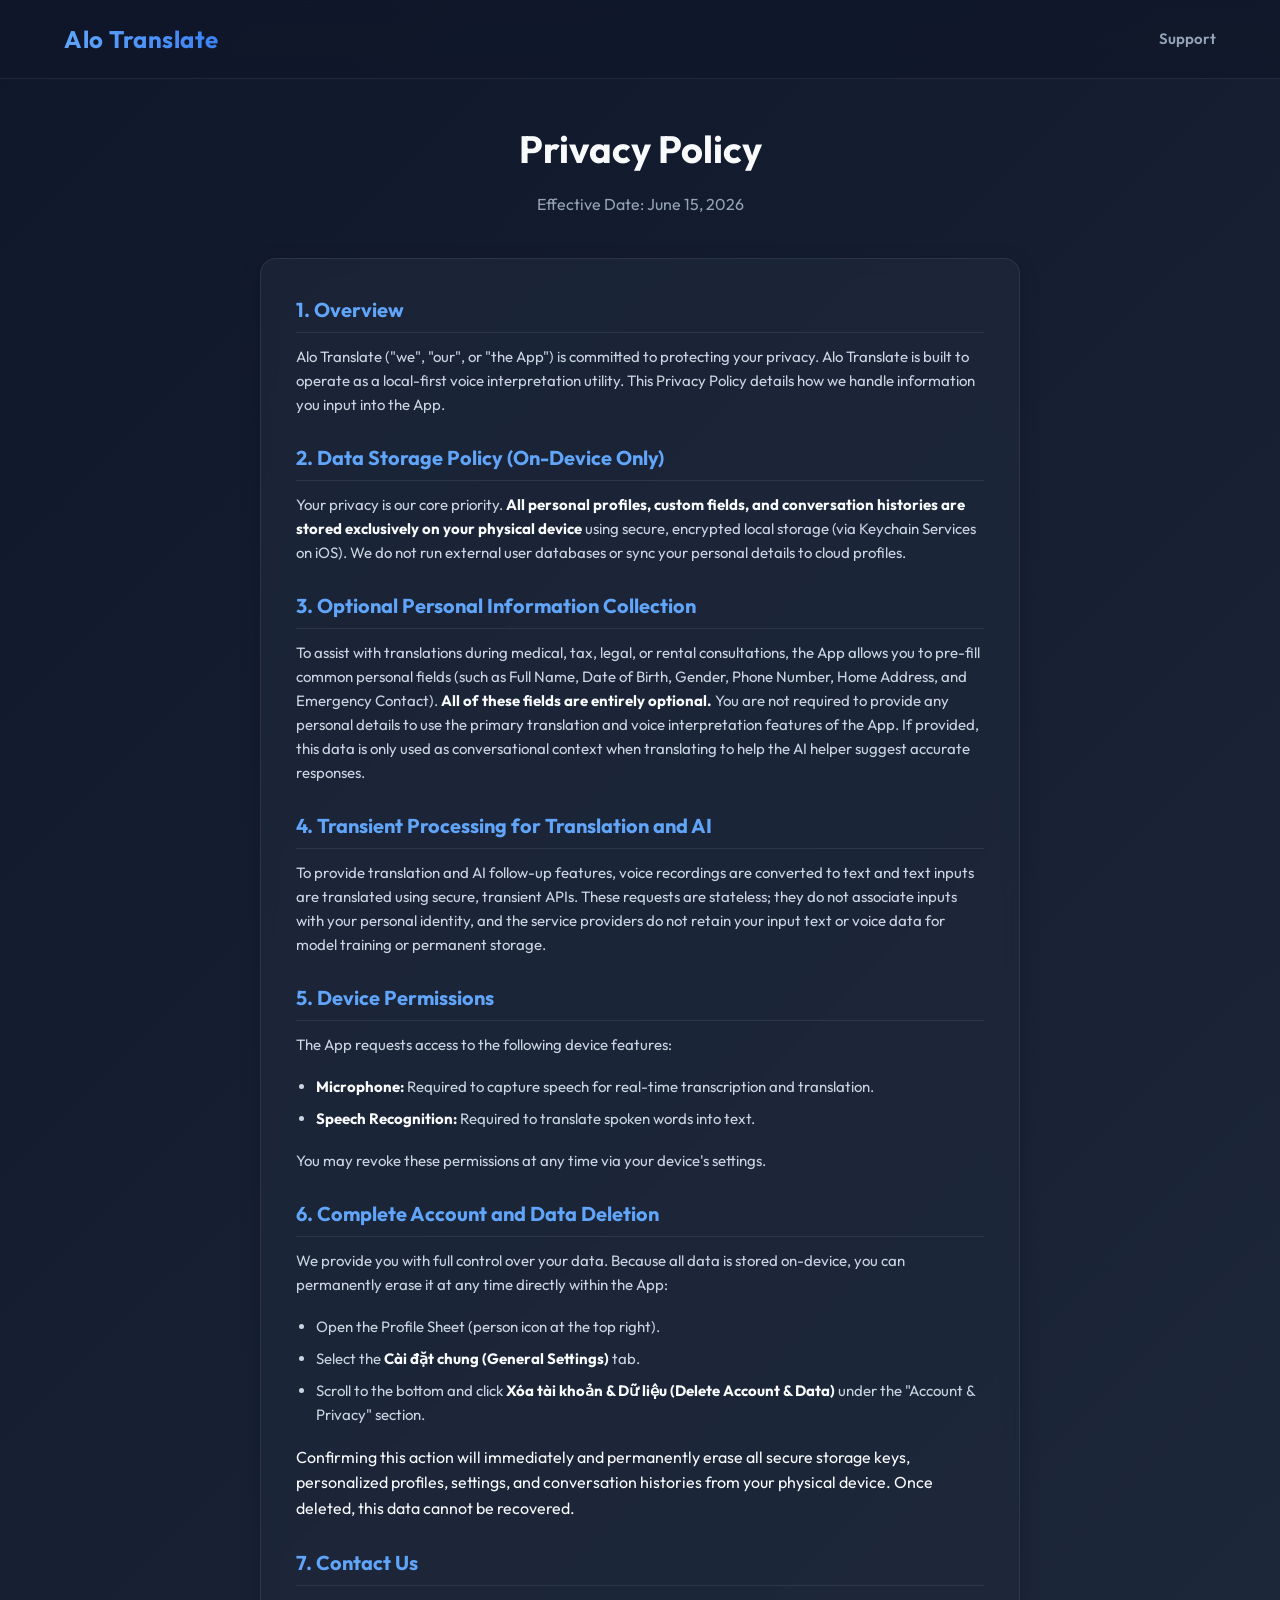
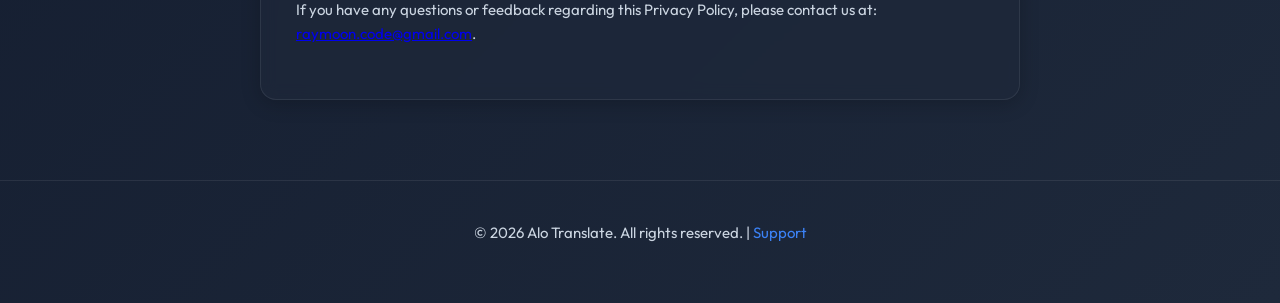
==== privacy.html @ 66d3f0df "docs: add support FAQs and privacy policy for Alo Translate app review" ====
<!DOCTYPE html>
<html lang="en">
<head>
  <meta charset="utf-8">
  <meta name="viewport" content="width=device-width, initial-scale=1.0">
  <title>Alo Translate - Privacy Policy</title>
  <link rel="preconnect" href="https://fonts.googleapis.com">
  <link rel="preconnect" href="https://fonts.gstatic.com" crossorigin>
  <link href="https://fonts.googleapis.com/css2?family=Outfit:wght@300;400;600;700&display=swap" rel="stylesheet">
  <style>
    :root {
      --bg-gradient: linear-gradient(135deg, #0f172a 0%, #1e293b 100%);
      --card-bg: rgba(30, 41, 59, 0.7);
      --card-border: rgba(255, 255, 255, 0.08);
      --text-main: #f8fafc;
      --text-muted: #94a3b8;
      --primary: #3b82f6;
      --primary-hover: #2563eb;
    }
    * {
      box-sizing: border-box;
      margin: 0;
      padding: 0;
    }
    body {
      background: var(--bg-gradient);
      color: var(--text-main);
      font-family: 'Outfit', sans-serif;
      min-height: 100vh;
      line-height: 1.6;
    }
    header {
      background: rgba(15, 23, 42, 0.8);
      backdrop-filter: blur(12px);
      border-bottom: 1px solid var(--card-border);
      padding: 20px 5vw;
      position: sticky;
      top: 0;
      z-index: 10;
      display: flex;
      justify-content: space-between;
      align-items: center;
    }
    .logo-container {
      display: flex;
      align-items: center;
      gap: 12px;
    }
    .logo-text {
      font-size: 24px;
      font-weight: 700;
      letter-spacing: 0.5px;
      background: linear-gradient(to right, #60a5fa, #3b82f6);
      -webkit-background-clip: text;
      -webkit-text-fill-color: transparent;
    }
    nav a {
      color: var(--text-muted);
      text-decoration: none;
      font-weight: 600;
      font-size: 15px;
      transition: color 0.2s;
      margin-left: 20px;
    }
    nav a:hover {
      color: var(--text-main);
    }
    main {
      max-width: 800px;
      margin: 40px auto 80px;
      padding: 0 20px;
    }
    .hero {
      text-align: center;
      margin-bottom: 40px;
    }
    .hero h1 {
      font-size: 38px;
      font-weight: 700;
      margin-bottom: 12px;
    }
    .hero p {
      font-size: 16px;
      color: var(--text-muted);
    }
    .card {
      background: var(--card-bg);
      border: 1px solid var(--card-border);
      border-radius: 16px;
      padding: 35px;
      margin-bottom: 30px;
      backdrop-filter: blur(8px);
      box-shadow: 0 4px 20px rgba(0, 0, 0, 0.2);
    }
    h2 {
      font-size: 20px;
      margin-top: 25px;
      margin-bottom: 12px;
      color: #60a5fa;
      border-bottom: 1px solid var(--card-border);
      padding-bottom: 6px;
    }
    h2:first-of-type {
      margin-top: 0;
    }
    p, ul {
      margin-bottom: 18px;
      font-size: 15px;
      color: #cbd5e1;
    }
    ul {
      padding-left: 20px;
    }
    li {
      margin-bottom: 8px;
    }
    strong {
      color: var(--text-main);
    }
    footer {
      text-align: center;
      padding: 40px 20px;
      color: var(--text-muted);
      font-size: 14px;
      border-top: 1px solid var(--card-border);
    }
    footer a {
      color: var(--primary);
      text-decoration: none;
    }
    footer a:hover {
      text-decoration: underline;
    }
  </style>
</head>
<body>
  <header>
    <div class="logo-container">
      <span class="logo-text">Alo Translate</span>
    </div>
    <nav>
      <a href="support.html">Support</a>
    </nav>
  </header>

  <main>
    <section class="hero">
      <h1>Privacy Policy</h1>
      <p>Effective Date: June 15, 2026</p>
    </section>

    <section class="card">
      <h2>1. Overview</h2>
      <p>Alo Translate ("we", "our", or "the App") is committed to protecting your privacy. Alo Translate is built to operate as a local-first voice interpretation utility. This Privacy Policy details how we handle information you input into the App.</p>

      <h2>2. Data Storage Policy (On-Device Only)</h2>
      <p>Your privacy is our core priority. <strong>All personal profiles, custom fields, and conversation histories are stored exclusively on your physical device</strong> using secure, encrypted local storage (via Keychain Services on iOS). We do not run external user databases or sync your personal details to cloud profiles.</p>

      <h2>3. Optional Personal Information Collection</h2>
      <p>To assist with translations during medical, tax, legal, or rental consultations, the App allows you to pre-fill common personal fields (such as Full Name, Date of Birth, Gender, Phone Number, Home Address, and Emergency Contact). <strong>All of these fields are entirely optional.</strong> You are not required to provide any personal details to use the primary translation and voice interpretation features of the App. If provided, this data is only used as conversational context when translating to help the AI helper suggest accurate responses.</p>

      <h2>4. Transient Processing for Translation and AI</h2>
      <p>To provide translation and AI follow-up features, voice recordings are converted to text and text inputs are translated using secure, transient APIs. These requests are stateless; they do not associate inputs with your personal identity, and the service providers do not retain your input text or voice data for model training or permanent storage.</p>

      <h2>5. Device Permissions</h2>
      <p>The App requests access to the following device features:</p>
      <ul>
        <li><strong>Microphone:</strong> Required to capture speech for real-time transcription and translation.</li>
        <li><strong>Speech Recognition:</strong> Required to translate spoken words into text.</li>
      </ul>
      <p>You may revoke these permissions at any time via your device's settings.</p>

      <h2>6. Complete Account and Data Deletion</h2>
      <p>We provide you with full control over your data. Because all data is stored on-device, you can permanently erase it at any time directly within the App:
      <ul>
        <li>Open the Profile Sheet (person icon at the top right).</li>
        <li>Select the <strong>Cài đặt chung (General Settings)</strong> tab.</li>
        <li>Scroll to the bottom and click <strong>Xóa tài khoản & Dữ liệu (Delete Account & Data)</strong> under the "Account & Privacy" section.</li>
      </ul>
      Confirming this action will immediately and permanently erase all secure storage keys, personalized profiles, settings, and conversation histories from your physical device. Once deleted, this data cannot be recovered.</p>

      <h2>7. Contact Us</h2>
      <p>If you have any questions or feedback regarding this Privacy Policy, please contact us at: <a href="mailto:raymoon.code@gmail.com">raymoon.code@gmail.com</a>.</p>
    </section>
  </main>

  <footer>
    <p>&copy; 2026 Alo Translate. All rights reserved. | <a href="support.html">Support</a></p>
  </footer>
</body>
</html>
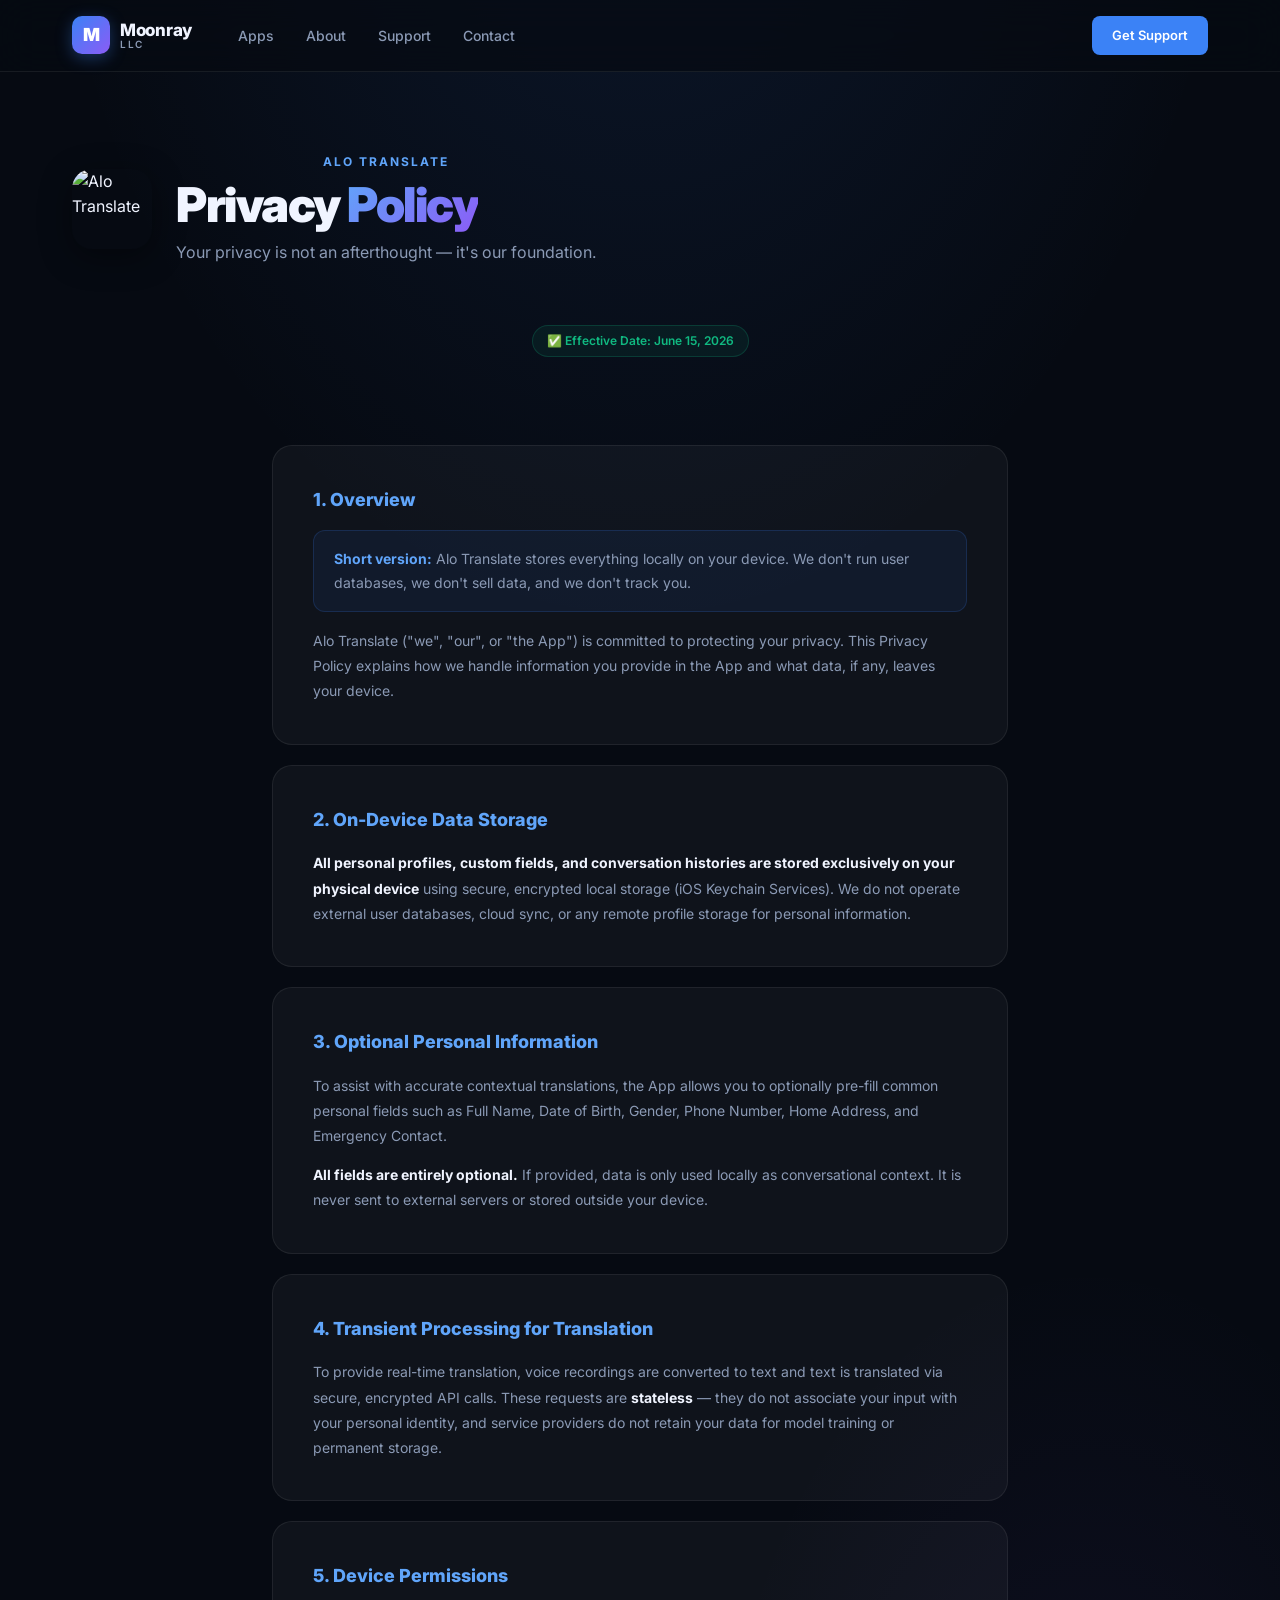
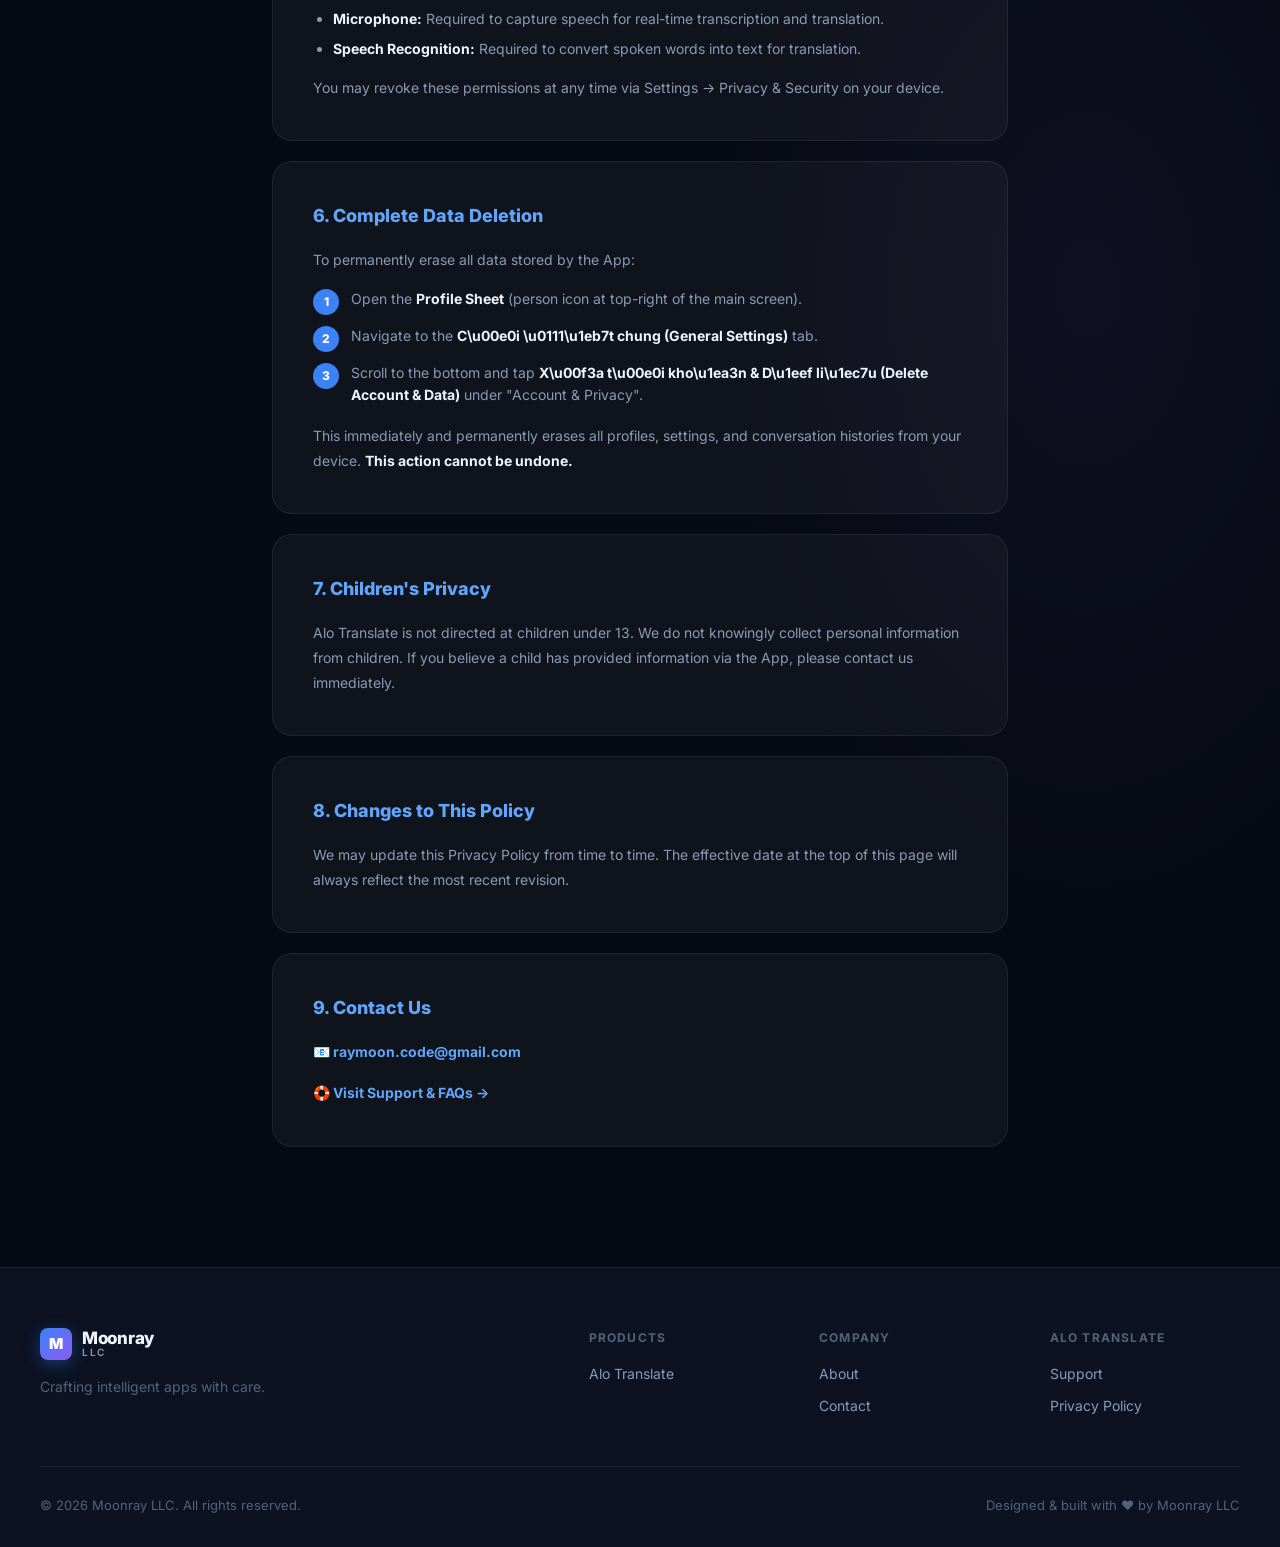
==== commit ec82dab9: "support.html + privacy.html: Premium redesign with accordion FAQs, numbered policy cards, consistent" ====
--- a/privacy.html
+++ b/privacy.html
@@ -1,191 +1,147 @@
 <!DOCTYPE html>
 <html lang="en">
 <head>
-  <meta charset="utf-8">
+  <meta charset="UTF-8">
   <meta name="viewport" content="width=device-width, initial-scale=1.0">
-  <title>Alo Translate - Privacy Policy</title>
+  <title>Alo Translate — Privacy Policy | Moonray LLC</title>
+  <meta name="description" content="Alo Translate Privacy Policy. Learn how we protect your data with an on-device-first approach.">
   <link rel="preconnect" href="https://fonts.googleapis.com">
   <link rel="preconnect" href="https://fonts.gstatic.com" crossorigin>
-  <link href="https://fonts.googleapis.com/css2?family=Outfit:wght@300;400;600;700&display=swap" rel="stylesheet">
+  <link href="https://fonts.googleapis.com/css2?family=Inter:wght@300;400;500;600;700;800;900&display=swap" rel="stylesheet">
+  <link rel="stylesheet" href="style.css">
   <style>
-    :root {
-      --bg-gradient: linear-gradient(135deg, #0f172a 0%, #1e293b 100%);
-      --card-bg: rgba(30, 41, 59, 0.7);
-      --card-border: rgba(255, 255, 255, 0.08);
-      --text-main: #f8fafc;
-      --text-muted: #94a3b8;
-      --primary: #3b82f6;
-      --primary-hover: #2563eb;
-    }
-    * {
-      box-sizing: border-box;
-      margin: 0;
-      padding: 0;
-    }
-    body {
-      background: var(--bg-gradient);
-      color: var(--text-main);
-      font-family: 'Outfit', sans-serif;
-      min-height: 100vh;
-      line-height: 1.6;
-    }
-    header {
-      background: rgba(15, 23, 42, 0.8);
-      backdrop-filter: blur(12px);
-      border-bottom: 1px solid var(--card-border);
-      padding: 20px 5vw;
-      position: sticky;
-      top: 0;
-      z-index: 10;
-      display: flex;
-      justify-content: space-between;
-      align-items: center;
-    }
-    .logo-container {
-      display: flex;
-      align-items: center;
-      gap: 12px;
-    }
-    .logo-text {
-      font-size: 24px;
-      font-weight: 700;
-      letter-spacing: 0.5px;
-      background: linear-gradient(to right, #60a5fa, #3b82f6);
-      -webkit-background-clip: text;
-      -webkit-text-fill-color: transparent;
-    }
-    nav a {
-      color: var(--text-muted);
-      text-decoration: none;
-      font-weight: 600;
-      font-size: 15px;
-      transition: color 0.2s;
-      margin-left: 20px;
-    }
-    nav a:hover {
-      color: var(--text-main);
-    }
-    main {
-      max-width: 800px;
-      margin: 40px auto 80px;
-      padding: 0 20px;
-    }
-    .hero {
-      text-align: center;
-      margin-bottom: 40px;
-    }
-    .hero h1 {
-      font-size: 38px;
-      font-weight: 700;
-      margin-bottom: 12px;
-    }
-    .hero p {
-      font-size: 16px;
-      color: var(--text-muted);
-    }
-    .card {
-      background: var(--card-bg);
-      border: 1px solid var(--card-border);
-      border-radius: 16px;
-      padding: 35px;
-      margin-bottom: 30px;
-      backdrop-filter: blur(8px);
-      box-shadow: 0 4px 20px rgba(0, 0, 0, 0.2);
-    }
-    h2 {
-      font-size: 20px;
-      margin-top: 25px;
-      margin-bottom: 12px;
-      color: #60a5fa;
-      border-bottom: 1px solid var(--card-border);
-      padding-bottom: 6px;
-    }
-    h2:first-of-type {
-      margin-top: 0;
-    }
-    p, ul {
-      margin-bottom: 18px;
-      font-size: 15px;
-      color: #cbd5e1;
-    }
-    ul {
-      padding-left: 20px;
-    }
-    li {
-      margin-bottom: 8px;
-    }
-    strong {
-      color: var(--text-main);
-    }
-    footer {
-      text-align: center;
-      padding: 40px 20px;
-      color: var(--text-muted);
-      font-size: 14px;
-      border-top: 1px solid var(--card-border);
-    }
-    footer a {
-      color: var(--primary);
-      text-decoration: none;
-    }
-    footer a:hover {
-      text-decoration: underline;
-    }
+    .page-hero { max-width:1200px; margin:0 auto; padding:80px 32px 60px; display:flex; align-items:center; gap:24px; }
+    .page-hero-icon { width:80px; height:80px; border-radius:20px; flex-shrink:0; box-shadow:0 8px 32px rgba(0,0,0,0.4); }
+    .page-hero h1 { font-size:clamp(30px,5vw,48px); font-weight:900; letter-spacing:-1.5px; line-height:1.1; }
+    .page-hero p { font-size:16px; color:var(--text-2); margin-top:8px; }
+    .page-body { max-width:800px; margin:0 auto; padding:0 32px 100px; }
+    .policy-card { background:var(--surface); border:1px solid var(--border); border-radius:20px; padding:40px; margin-bottom:20px; transition:var(--transition); }
+    .policy-card:hover { border-color:var(--border-light); }
+    .policy-card h2 { font-size:18px; font-weight:800; color:var(--blue-light); margin-bottom:16px; }
+    .policy-card p { font-size:14px; color:var(--text-2); line-height:1.8; margin-bottom:14px; }
+    .policy-card p:last-child { margin-bottom:0; }
+    .policy-card ul { padding-left:20px; margin-bottom:14px; }
+    .policy-card li { font-size:14px; color:var(--text-2); line-height:1.7; margin-bottom:6px; }
+    .policy-card strong { color:var(--text); }
+    .policy-highlight { background:rgba(59,130,246,0.07); border:1px solid rgba(59,130,246,0.18); border-radius:12px; padding:16px 20px; margin-bottom:16px; font-size:14px; color:var(--text-2); line-height:1.7; }
+    .policy-highlight strong { color:var(--blue-light); }
+    .policy-steps { display:flex; flex-direction:column; gap:10px; margin:16px 0; }
+    .policy-step { display:flex; align-items:flex-start; gap:12px; }
+    .step-num { width:26px; height:26px; background:var(--blue); border-radius:50%; display:flex; align-items:center; justify-content:center; font-size:12px; font-weight:800; color:white; flex-shrink:0; margin-top:1px; }
+    .step-text { font-size:14px; color:var(--text-2); line-height:1.6; }
+    .effective-date { display:inline-flex; align-items:center; gap:8px; background:rgba(16,185,129,0.08); border:1px solid rgba(16,185,129,0.2); color:var(--green); font-size:12px; font-weight:600; padding:5px 14px; border-radius:50px; margin-bottom:40px; }
+    @media(max-width:600px) { .page-hero { flex-direction:column; padding:50px 20px 40px; } .page-body { padding:0 20px 80px; } .policy-card { padding:24px 20px; } }
   </style>
 </head>
 <body>
-  <header>
-    <div class="logo-container">
-      <span class="logo-text">Alo Translate</span>
+  <header id="top">
+    <div class="header-inner">
+      <a href="index.html" class="brand">
+        <div class="brand-mark">M</div>
+        <div class="brand-text"><span class="brand-name">Moonray</span><span class="brand-tagline">LLC</span></div>
+      </a>
+      <nav class="main-nav">
+        <ul>
+          <li><a href="index.html#apps">Apps</a></li>
+          <li><a href="index.html#about">About</a></li>
+          <li><a href="support.html">Support</a></li>
+          <li><a href="index.html#contact">Contact</a></li>
+        </ul>
+      </nav>
+      <a href="support.html" class="nav-cta">Get Support</a>
     </div>
-    <nav>
-      <a href="support.html">Support</a>
-    </nav>
   </header>
 
-  <main>
-    <section class="hero">
-      <h1>Privacy Policy</h1>
-      <p>Effective Date: June 15, 2026</p>
-    </section>
+  <div class="page-hero">
+    <img src="logo/alo_translate_logo.png" alt="Alo Translate" class="page-hero-icon">
+    <div>
+      <div class="section-label" style="margin-bottom:8px;">Alo Translate</div>
+      <h1>Privacy <span class="gradient-text">Policy</span></h1>
+      <p>Your privacy is not an afterthought — it's our foundation.</p>
+    </div>
+  </div>
 
-    <section class="card">
+  <div class="page-body">
+    <div style="text-align:center;margin-bottom:48px;"><span class="effective-date">✅ Effective Date: June 15, 2026</span></div>
+
+    <div class="policy-card animate-on-scroll">
       <h2>1. Overview</h2>
-      <p>Alo Translate ("we", "our", or "the App") is committed to protecting your privacy. Alo Translate is built to operate as a local-first voice interpretation utility. This Privacy Policy details how we handle information you input into the App.</p>
+      <div class="policy-highlight"><strong>Short version:</strong> Alo Translate stores everything locally on your device. We don't run user databases, we don't sell data, and we don't track you.</div>
+      <p>Alo Translate ("we", "our", or "the App") is committed to protecting your privacy. This Privacy Policy explains how we handle information you provide in the App and what data, if any, leaves your device.</p>
+    </div>
 
-      <h2>2. Data Storage Policy (On-Device Only)</h2>
-      <p>Your privacy is our core priority. <strong>All personal profiles, custom fields, and conversation histories are stored exclusively on your physical device</strong> using secure, encrypted local storage (via Keychain Services on iOS). We do not run external user databases or sync your personal details to cloud profiles.</p>
+    <div class="policy-card animate-on-scroll" style="transition-delay:0.07s">
+      <h2>2. On-Device Data Storage</h2>
+      <p><strong>All personal profiles, custom fields, and conversation histories are stored exclusively on your physical device</strong> using secure, encrypted local storage (iOS Keychain Services). We do not operate external user databases, cloud sync, or any remote profile storage for personal information.</p>
+    </div>
 
-      <h2>3. Optional Personal Information Collection</h2>
-      <p>To assist with translations during medical, tax, legal, or rental consultations, the App allows you to pre-fill common personal fields (such as Full Name, Date of Birth, Gender, Phone Number, Home Address, and Emergency Contact). <strong>All of these fields are entirely optional.</strong> You are not required to provide any personal details to use the primary translation and voice interpretation features of the App. If provided, this data is only used as conversational context when translating to help the AI helper suggest accurate responses.</p>
+    <div class="policy-card animate-on-scroll" style="transition-delay:0.14s">
+      <h2>3. Optional Personal Information</h2>
+      <p>To assist with accurate contextual translations, the App allows you to optionally pre-fill common personal fields such as Full Name, Date of Birth, Gender, Phone Number, Home Address, and Emergency Contact.</p>
+      <p><strong>All fields are entirely optional.</strong> If provided, data is only used locally as conversational context. It is never sent to external servers or stored outside your device.</p>
+    </div>
 
-      <h2>4. Transient Processing for Translation and AI</h2>
-      <p>To provide translation and AI follow-up features, voice recordings are converted to text and text inputs are translated using secure, transient APIs. These requests are stateless; they do not associate inputs with your personal identity, and the service providers do not retain your input text or voice data for model training or permanent storage.</p>
+    <div class="policy-card animate-on-scroll" style="transition-delay:0.21s">
+      <h2>4. Transient Processing for Translation</h2>
+      <p>To provide real-time translation, voice recordings are converted to text and text is translated via secure, encrypted API calls. These requests are <strong>stateless</strong> — they do not associate your input with your personal identity, and service providers do not retain your data for model training or permanent storage.</p>
+    </div>
 
+    <div class="policy-card animate-on-scroll" style="transition-delay:0.28s">
       <h2>5. Device Permissions</h2>
-      <p>The App requests access to the following device features:</p>
       <ul>
         <li><strong>Microphone:</strong> Required to capture speech for real-time transcription and translation.</li>
-        <li><strong>Speech Recognition:</strong> Required to translate spoken words into text.</li>
+        <li><strong>Speech Recognition:</strong> Required to convert spoken words into text for translation.</li>
       </ul>
-      <p>You may revoke these permissions at any time via your device's settings.</p>
+      <p>You may revoke these permissions at any time via Settings → Privacy &amp; Security on your device.</p>
+    </div>
 
-      <h2>6. Complete Account and Data Deletion</h2>
-      <p>We provide you with full control over your data. Because all data is stored on-device, you can permanently erase it at any time directly within the App:
-      <ul>
-        <li>Open the Profile Sheet (person icon at the top right).</li>
-        <li>Select the <strong>Cài đặt chung (General Settings)</strong> tab.</li>
-        <li>Scroll to the bottom and click <strong>Xóa tài khoản & Dữ liệu (Delete Account & Data)</strong> under the "Account & Privacy" section.</li>
-      </ul>
-      Confirming this action will immediately and permanently erase all secure storage keys, personalized profiles, settings, and conversation histories from your physical device. Once deleted, this data cannot be recovered.</p>
+    <div class="policy-card animate-on-scroll" style="transition-delay:0.35s">
+      <h2>6. Complete Data Deletion</h2>
+      <p>To permanently erase all data stored by the App:</p>
+      <div class="policy-steps">
+        <div class="policy-step"><div class="step-num">1</div><div class="step-text">Open the <strong>Profile Sheet</strong> (person icon at top-right of the main screen).</div></div>
+        <div class="policy-step"><div class="step-num">2</div><div class="step-text">Navigate to the <strong>C\u00e0i \u0111\u1eb7t chung (General Settings)</strong> tab.</div></div>
+        <div class="policy-step"><div class="step-num">3</div><div class="step-text">Scroll to the bottom and tap <strong>X\u00f3a t\u00e0i kho\u1ea3n &amp; D\u1eef li\u1ec7u (Delete Account &amp; Data)</strong> under "Account &amp; Privacy".</div></div>
+      </div>
+      <p>This immediately and permanently erases all profiles, settings, and conversation histories from your device. <strong>This action cannot be undone.</strong></p>
+    </div>
 
-      <h2>7. Contact Us</h2>
-      <p>If you have any questions or feedback regarding this Privacy Policy, please contact us at: <a href="mailto:raymoon.code@gmail.com">raymoon.code@gmail.com</a>.</p>
-    </section>
-  </main>
+    <div class="policy-card animate-on-scroll" style="transition-delay:0.42s">
+      <h2>7. Children's Privacy</h2>
+      <p>Alo Translate is not directed at children under 13. We do not knowingly collect personal information from children. If you believe a child has provided information via the App, please contact us immediately.</p>
+    </div>
+
+    <div class="policy-card animate-on-scroll" style="transition-delay:0.49s">
+      <h2>8. Changes to This Policy</h2>
+      <p>We may update this Privacy Policy from time to time. The effective date at the top of this page will always reflect the most recent revision.</p>
+    </div>
+
+    <div class="policy-card animate-on-scroll" style="transition-delay:0.56s">
+      <h2>9. Contact Us</h2>
+      <p><a href="mailto:raymoon.code@gmail.com" style="color:var(--blue-light);font-weight:700;">📧 raymoon.code@gmail.com</a></p>
+      <p style="margin-top:16px;"><a href="support.html" style="color:var(--blue-light);font-weight:700;">🛟 Visit Support &amp; FAQs →</a></p>
+    </div>
+  </div>
 
   <footer>
-    <p>&copy; 2026 Alo Translate. All rights reserved. | <a href="support.html">Support</a></p>
+    <div class="footer-inner">
+      <div class="footer-brand">
+        <a href="index.html" class="brand"><div class="brand-mark sm">M</div><div class="brand-text"><span class="brand-name">Moonray</span><span class="brand-tagline">LLC</span></div></a>
+        <p>Crafting intelligent apps with care.</p>
+      </div>
+      <div class="footer-links">
+        <div class="footer-col"><h5>Products</h5><a href="index.html#apps">Alo Translate</a></div>
+        <div class="footer-col"><h5>Company</h5><a href="index.html#about">About</a><a href="index.html#contact">Contact</a></div>
+        <div class="footer-col"><h5>Alo Translate</h5><a href="support.html">Support</a><a href="privacy.html">Privacy Policy</a></div>
+      </div>
+    </div>
+    <div class="footer-bottom"><p>© 2026 Moonray LLC. All rights reserved.</p><p>Designed &amp; built with ❤️ by Moonray LLC</p></div>
   </footer>
+
+  <script>
+    const observer = new IntersectionObserver((e) => e.forEach(x => { if(x.isIntersecting) x.target.classList.add('visible'); }), {threshold:0.1});
+    document.querySelectorAll('.animate-on-scroll').forEach(el => observer.observe(el));
+    window.addEventListener('scroll', () => document.querySelector('header').classList.toggle('scrolled', window.scrollY > 30));
+  </script>
 </body>
-</html>
+</html>
--- a/style.css
+++ b/style.css
@@ -0,0 +1,1120 @@
+/* ============================================================
+   style.css — Moonray LLC Website
+   Premium dark theme with glassmorphism, micro-animations
+   ============================================================ */
+
+@import url('https://fonts.googleapis.com/css2?family=Inter:wght@300;400;500;600;700;800;900&display=swap');
+
+/* ---- Design Tokens ---- */
+:root {
+  --bg:            #060a12;
+  --bg-2:          #0c1222;
+  --surface:       rgba(255,255,255,0.04);
+  --surface-hover: rgba(255,255,255,0.07);
+  --border:        rgba(255,255,255,0.07);
+  --border-light:  rgba(255,255,255,0.12);
+  --text:          #f0f4ff;
+  --text-2:        #8b9ab5;
+  --text-3:        #546278;
+  --blue:          #3b82f6;
+  --blue-light:    #60a5fa;
+  --blue-dark:     #1d4ed8;
+  --blue-glow:     rgba(59,130,246,0.18);
+  --blue-glow-sm:  rgba(59,130,246,0.10);
+  --purple:        #8b5cf6;
+  --green:         #10b981;
+  --radius:        16px;
+  --radius-sm:     10px;
+  --radius-lg:     24px;
+  --shadow:        0 8px 32px rgba(0,0,0,0.4);
+  --shadow-lg:     0 24px 64px rgba(0,0,0,0.5);
+  --transition:    all 0.28s cubic-bezier(0.4, 0, 0.2, 1);
+}
+
+*, *::before, *::after {
+  box-sizing: border-box;
+  margin: 0;
+  padding: 0;
+}
+
+html {
+  scroll-behavior: smooth;
+  font-size: 16px;
+}
+
+body {
+  background-color: var(--bg);
+  background-image:
+    radial-gradient(ellipse 80% 50% at 50% -10%, rgba(59,130,246,0.12) 0%, transparent 60%),
+    radial-gradient(ellipse 60% 40% at 85% 60%, rgba(139,92,246,0.07) 0%, transparent 50%);
+  color: var(--text);
+  font-family: 'Inter', -apple-system, BlinkMacSystemFont, sans-serif;
+  line-height: 1.6;
+  overflow-x: hidden;
+  -webkit-font-smoothing: antialiased;
+}
+
+img { display: block; max-width: 100%; }
+a { text-decoration: none; color: inherit; }
+
+header {
+  position: sticky;
+  top: 0;
+  z-index: 200;
+  background: rgba(6, 10, 18, 0.7);
+  backdrop-filter: blur(20px);
+  -webkit-backdrop-filter: blur(20px);
+  border-bottom: 1px solid var(--border);
+  transition: var(--transition);
+}
+
+header.scrolled {
+  background: rgba(6, 10, 18, 0.92);
+  border-bottom-color: var(--border-light);
+  box-shadow: 0 4px 30px rgba(0,0,0,0.3);
+}
+
+.header-inner {
+  max-width: 1200px;
+  margin: 0 auto;
+  padding: 16px 32px;
+  display: flex;
+  align-items: center;
+  gap: 32px;
+}
+
+.brand {
+  display: flex;
+  align-items: center;
+  gap: 10px;
+  text-decoration: none;
+  flex-shrink: 0;
+}
+
+.brand-mark {
+  width: 38px;
+  height: 38px;
+  border-radius: 10px;
+  background: linear-gradient(135deg, var(--blue) 0%, var(--purple) 100%);
+  display: flex;
+  align-items: center;
+  justify-content: center;
+  font-weight: 900;
+  font-size: 18px;
+  color: white;
+  box-shadow: 0 4px 16px rgba(59,130,246,0.35);
+  flex-shrink: 0;
+}
+
+.brand-mark.sm {
+  width: 32px;
+  height: 32px;
+  font-size: 15px;
+  border-radius: 8px;
+}
+
+.brand-text {
+  display: flex;
+  flex-direction: column;
+  line-height: 1.1;
+}
+
+.brand-name {
+  font-size: 17px;
+  font-weight: 800;
+  color: var(--text);
+  letter-spacing: -0.3px;
+}
+
+.brand-tagline {
+  font-size: 10px;
+  font-weight: 600;
+  color: var(--text-2);
+  text-transform: uppercase;
+  letter-spacing: 1.5px;
+}
+
+.main-nav { flex: 1; }
+
+.main-nav ul {
+  display: flex;
+  list-style: none;
+  gap: 4px;
+}
+
+.main-nav a {
+  color: var(--text-2);
+  font-size: 14px;
+  font-weight: 500;
+  padding: 8px 14px;
+  border-radius: var(--radius-sm);
+  transition: var(--transition);
+}
+
+.main-nav a:hover {
+  color: var(--text);
+  background: var(--surface);
+}
+
+.nav-cta {
+  background: var(--blue);
+  color: white;
+  font-size: 13px;
+  font-weight: 600;
+  padding: 9px 20px;
+  border-radius: 8px;
+  transition: var(--transition);
+  white-space: nowrap;
+  flex-shrink: 0;
+}
+
+.nav-cta:hover {
+  background: var(--blue-light);
+  box-shadow: 0 4px 16px var(--blue-glow);
+  transform: translateY(-1px);
+}
+
+.hamburger {
+  display: none;
+  flex-direction: column;
+  gap: 5px;
+  background: none;
+  border: none;
+  cursor: pointer;
+  padding: 6px;
+  margin-left: auto;
+}
+
+.hamburger span {
+  display: block;
+  width: 22px;
+  height: 2px;
+  background: var(--text-2);
+  border-radius: 2px;
+  transition: var(--transition);
+  transform-origin: center;
+}
+
+.hamburger.open span:nth-child(1) { transform: translateY(7px) rotate(45deg); }
+.hamburger.open span:nth-child(2) { opacity: 0; transform: scaleX(0); }
+.hamburger.open span:nth-child(3) { transform: translateY(-7px) rotate(-45deg); }
+
+.mobile-menu {
+  display: none;
+  border-top: 1px solid var(--border);
+  padding: 16px 24px 24px;
+  animation: slideDown 0.25s ease;
+}
+
+.mobile-menu.open { display: block; }
+
+.mobile-menu ul {
+  list-style: none;
+  display: flex;
+  flex-direction: column;
+  gap: 4px;
+}
+
+.mobile-menu a {
+  display: block;
+  padding: 12px 16px;
+  color: var(--text-2);
+  font-size: 15px;
+  font-weight: 500;
+  border-radius: 10px;
+  transition: var(--transition);
+}
+
+.mobile-menu a:hover {
+  color: var(--text);
+  background: var(--surface);
+}
+
+.hero {
+  position: relative;
+  min-height: calc(100vh - 72px);
+  display: flex;
+  align-items: center;
+  max-width: 1200px;
+  margin: 0 auto;
+  padding: 80px 32px 100px;
+  overflow: hidden;
+  gap: 60px;
+}
+
+.hero-bg-glow {
+  position: absolute;
+  border-radius: 50%;
+  pointer-events: none;
+  filter: blur(80px);
+}
+
+.glow-1 {
+  width: 600px;
+  height: 600px;
+  background: radial-gradient(circle, rgba(59,130,246,0.15) 0%, transparent 70%);
+  top: -100px;
+  left: -100px;
+}
+
+.glow-2 {
+  width: 400px;
+  height: 400px;
+  background: radial-gradient(circle, rgba(139,92,246,0.10) 0%, transparent 70%);
+  bottom: -50px;
+  right: 100px;
+}
+
+.hero-content {
+  flex: 1;
+  max-width: 580px;
+  position: relative;
+  z-index: 1;
+}
+
+.hero-badge {
+  display: inline-flex;
+  align-items: center;
+  gap: 8px;
+  background: rgba(59,130,246,0.1);
+  border: 1px solid rgba(59,130,246,0.25);
+  color: var(--blue-light);
+  font-size: 13px;
+  font-weight: 600;
+  padding: 6px 14px;
+  border-radius: 50px;
+  margin-bottom: 28px;
+  letter-spacing: 0.3px;
+}
+
+.badge-dot {
+  width: 7px;
+  height: 7px;
+  background: var(--green);
+  border-radius: 50%;
+  box-shadow: 0 0 6px var(--green);
+  animation: pulse 2s ease-in-out infinite;
+}
+
+.hero-title {
+  font-size: clamp(40px, 6vw, 64px);
+  font-weight: 900;
+  line-height: 1.1;
+  letter-spacing: -2px;
+  margin-bottom: 24px;
+}
+
+.gradient-text {
+  background: linear-gradient(135deg, var(--blue-light) 0%, var(--purple) 100%);
+  -webkit-background-clip: text;
+  -webkit-text-fill-color: transparent;
+  background-clip: text;
+}
+
+.hero-sub {
+  font-size: 17px;
+  color: var(--text-2);
+  line-height: 1.75;
+  margin-bottom: 40px;
+  max-width: 500px;
+}
+
+.hero-actions {
+  display: flex;
+  gap: 14px;
+  flex-wrap: wrap;
+}
+
+.btn-primary {
+  display: inline-flex;
+  align-items: center;
+  gap: 8px;
+  background: var(--blue);
+  color: white;
+  font-size: 15px;
+  font-weight: 700;
+  padding: 14px 28px;
+  border-radius: 12px;
+  border: none;
+  cursor: pointer;
+  transition: var(--transition);
+  letter-spacing: -0.1px;
+  font-family: inherit;
+}
+
+.btn-primary:hover {
+  background: var(--blue-light);
+  transform: translateY(-2px);
+  box-shadow: 0 8px 24px var(--blue-glow);
+}
+
+.btn-ghost {
+  display: inline-flex;
+  align-items: center;
+  gap: 8px;
+  background: var(--surface);
+  color: var(--text-2);
+  font-size: 15px;
+  font-weight: 600;
+  padding: 14px 28px;
+  border-radius: 12px;
+  border: 1px solid var(--border-light);
+  cursor: pointer;
+  transition: var(--transition);
+  font-family: inherit;
+}
+
+.btn-ghost:hover {
+  background: var(--surface-hover);
+  color: var(--text);
+  border-color: var(--blue);
+  transform: translateY(-2px);
+}
+
+.hero-visual {
+  position: relative;
+  width: 260px;
+  height: 300px;
+  flex-shrink: 0;
+}
+
+.float-card {
+  position: absolute;
+  background: var(--surface);
+  border: 1px solid var(--border-light);
+  backdrop-filter: blur(12px);
+  border-radius: 16px;
+  padding: 14px 20px;
+  display: flex;
+  align-items: center;
+  gap: 10px;
+  box-shadow: var(--shadow);
+  white-space: nowrap;
+  animation: float 5s ease-in-out infinite;
+}
+
+.card-a { top: 10px; left: -20px; animation-delay: 0s; }
+.card-b { top: 50%; left: 30px; transform: translateY(-50%); animation-delay: 1.5s; }
+.card-c { bottom: 10px; left: -10px; animation-delay: 3s; }
+
+.fc-icon { font-size: 22px; }
+.fc-label { font-size: 13px; font-weight: 700; color: var(--text); }
+
+.section-wrapper {
+  max-width: 1200px;
+  margin: 0 auto;
+  padding: 100px 32px;
+}
+
+.alt-section {
+  background: var(--bg-2);
+  max-width: 100%;
+}
+
+.alt-section.section-wrapper {
+  max-width: 100%;
+  padding-left: 0;
+  padding-right: 0;
+}
+
+.section-label {
+  font-size: 12px;
+  font-weight: 700;
+  text-transform: uppercase;
+  letter-spacing: 2px;
+  color: var(--blue-light);
+  margin-bottom: 12px;
+}
+
+.section-title {
+  font-size: clamp(30px, 4vw, 46px);
+  font-weight: 900;
+  letter-spacing: -1.5px;
+  line-height: 1.1;
+  margin-bottom: 16px;
+}
+
+.section-title.left-align { text-align: left; }
+
+.section-sub {
+  font-size: 17px;
+  color: var(--text-2);
+  max-width: 560px;
+  margin: 0 auto 60px;
+  text-align: center;
+  line-height: 1.7;
+}
+
+.apps-grid {
+  display: grid;
+  grid-template-columns: 2fr 1fr;
+  gap: 24px;
+  margin-top: 60px;
+}
+
+.section-title, .section-label, .section-sub { text-align: center; }
+
+.app-card {
+  position: relative;
+  border-radius: var(--radius-lg);
+  overflow: hidden;
+  background: var(--surface);
+  border: 1px solid var(--border);
+  transition: var(--transition);
+}
+
+.app-card.featured {
+  border-color: rgba(59,130,246,0.25);
+}
+
+.app-card:hover {
+  border-color: rgba(59,130,246,0.4);
+  transform: translateY(-4px);
+  box-shadow: 0 16px 48px rgba(0,0,0,0.4), 0 0 0 1px rgba(59,130,246,0.15);
+}
+
+.app-card-glow {
+  position: absolute;
+  inset: 0;
+  background: radial-gradient(ellipse at top left, rgba(59,130,246,0.08) 0%, transparent 60%);
+  pointer-events: none;
+}
+
+.app-card-inner {
+  padding: 36px;
+  display: flex;
+  flex-direction: column;
+  height: 100%;
+  position: relative;
+  z-index: 1;
+}
+
+.app-meta {
+  display: flex;
+  align-items: center;
+  gap: 16px;
+  margin-bottom: 20px;
+}
+
+.app-icon {
+  width: 72px;
+  height: 72px;
+  border-radius: 18px;
+  box-shadow: 0 8px 24px rgba(0,0,0,0.4);
+  object-fit: cover;
+  flex-shrink: 0;
+}
+
+.app-info h3 {
+  font-size: 22px;
+  font-weight: 800;
+  letter-spacing: -0.5px;
+  color: var(--text);
+}
+
+.app-platform {
+  display: flex;
+  gap: 6px;
+  margin-top: 6px;
+  flex-wrap: wrap;
+}
+
+.platform-badge {
+  font-size: 10px;
+  font-weight: 700;
+  padding: 3px 8px;
+  border-radius: 50px;
+  text-transform: uppercase;
+  letter-spacing: 0.5px;
+}
+
+.platform-badge.ios {
+  background: rgba(59,130,246,0.15);
+  color: var(--blue-light);
+  border: 1px solid rgba(59,130,246,0.25);
+}
+
+.platform-badge.ipados {
+  background: rgba(139,92,246,0.15);
+  color: #a78bfa;
+  border: 1px solid rgba(139,92,246,0.25);
+}
+
+.app-status {
+  margin-left: auto;
+  font-size: 11px;
+  font-weight: 700;
+  text-transform: uppercase;
+  letter-spacing: 0.8px;
+  padding: 4px 12px;
+  border-radius: 50px;
+  align-self: flex-start;
+}
+
+.app-status.live {
+  background: rgba(16,185,129,0.12);
+  color: var(--green);
+  border: 1px solid rgba(16,185,129,0.25);
+}
+
+.app-desc {
+  font-size: 15px;
+  color: var(--text-2);
+  line-height: 1.75;
+  margin-bottom: 24px;
+}
+
+.app-features {
+  list-style: none;
+  display: flex;
+  flex-direction: column;
+  gap: 10px;
+  margin-bottom: 32px;
+}
+
+.app-features li {
+  font-size: 14px;
+  color: var(--text-2);
+  display: flex;
+  align-items: center;
+  gap: 8px;
+}
+
+.app-links {
+  display: flex;
+  gap: 12px;
+  flex-wrap: wrap;
+  margin-top: auto;
+}
+
+.app-link-btn {
+  font-size: 13px;
+  font-weight: 600;
+  padding: 10px 20px;
+  border-radius: 10px;
+  transition: var(--transition);
+  display: inline-flex;
+  align-items: center;
+  gap: 6px;
+}
+
+.app-link-btn.secondary {
+  background: var(--blue);
+  color: white;
+}
+
+.app-link-btn.secondary:hover {
+  background: var(--blue-light);
+  box-shadow: 0 4px 16px var(--blue-glow);
+  transform: translateY(-1px);
+}
+
+.app-link-btn.ghost {
+  background: var(--surface);
+  color: var(--text-2);
+  border: 1px solid var(--border-light);
+}
+
+.app-link-btn.ghost:hover {
+  color: var(--text);
+  background: var(--surface-hover);
+  border-color: var(--blue);
+}
+
+.app-card.coming-soon {
+  border-style: dashed;
+  border-color: var(--border-light);
+}
+
+.app-card.coming-soon .app-card-inner {
+  align-items: center;
+  justify-content: center;
+  text-align: center;
+  gap: 16px;
+  min-height: 280px;
+}
+
+.cs-icon {
+  font-size: 52px;
+  filter: grayscale(0.2);
+}
+
+.app-card.coming-soon h3 {
+  font-size: 20px;
+  font-weight: 800;
+  color: var(--text-2);
+}
+
+.about-grid {
+  max-width: 1200px;
+  margin: 0 auto;
+  padding: 100px 32px;
+  display: grid;
+  grid-template-columns: 1fr 1fr;
+  gap: 80px;
+  align-items: center;
+}
+
+.about-text p {
+  font-size: 16px;
+  color: var(--text-2);
+  line-height: 1.8;
+  margin-bottom: 20px;
+}
+
+.about-text .section-label,
+.about-text .section-title {
+  text-align: left;
+}
+
+.about-stats {
+  display: flex;
+  gap: 40px;
+  margin-top: 40px;
+  padding-top: 32px;
+  border-top: 1px solid var(--border);
+}
+
+.stat-item { display: flex; flex-direction: column; gap: 4px; }
+
+.stat-num {
+  font-size: 36px;
+  font-weight: 900;
+  letter-spacing: -1px;
+  background: linear-gradient(135deg, var(--blue-light), var(--purple));
+  -webkit-background-clip: text;
+  -webkit-text-fill-color: transparent;
+  background-clip: text;
+}
+
+.stat-label {
+  font-size: 12px;
+  font-weight: 600;
+  color: var(--text-3);
+  text-transform: uppercase;
+  letter-spacing: 1px;
+}
+
+.about-values {
+  display: grid;
+  grid-template-columns: 1fr 1fr;
+  gap: 16px;
+}
+
+.value-card {
+  background: var(--surface);
+  border: 1px solid var(--border);
+  border-radius: var(--radius);
+  padding: 24px;
+  transition: var(--transition);
+}
+
+.value-card:hover {
+  background: var(--surface-hover);
+  border-color: var(--border-light);
+  transform: translateY(-3px);
+}
+
+.value-icon { font-size: 28px; margin-bottom: 12px; }
+
+.value-card h4 {
+  font-size: 15px;
+  font-weight: 700;
+  margin-bottom: 8px;
+  color: var(--text);
+}
+
+.value-card p {
+  font-size: 13px;
+  color: var(--text-2);
+  line-height: 1.6;
+}
+
+.services-grid {
+  display: grid;
+  grid-template-columns: repeat(4, 1fr);
+  gap: 20px;
+  margin-top: 60px;
+}
+
+.service-card {
+  background: var(--surface);
+  border: 1px solid var(--border);
+  border-radius: var(--radius);
+  padding: 32px 24px;
+  text-align: center;
+  transition: var(--transition);
+}
+
+.service-card:hover {
+  background: var(--surface-hover);
+  border-color: rgba(59,130,246,0.35);
+  transform: translateY(-5px);
+  box-shadow: 0 12px 32px var(--blue-glow-sm);
+}
+
+.service-icon {
+  font-size: 38px;
+  margin-bottom: 16px;
+}
+
+.service-card h3 {
+  font-size: 16px;
+  font-weight: 700;
+  margin-bottom: 10px;
+  color: var(--text);
+}
+
+.service-card p {
+  font-size: 14px;
+  color: var(--text-2);
+  line-height: 1.7;
+}
+
+.legal-section {
+  background: none;
+  border-top: 1px solid var(--border);
+  border-bottom: 1px solid var(--border);
+  padding-top: 60px;
+  padding-bottom: 60px;
+}
+
+.legal-grid {
+  display: grid;
+  grid-template-columns: 1fr 1fr;
+  gap: 40px;
+}
+
+.legal-block {
+  background: var(--surface);
+  border: 1px solid var(--border);
+  border-radius: var(--radius);
+  padding: 30px;
+  transition: var(--transition);
+}
+
+.legal-block:hover {
+  border-color: var(--border-light);
+  transform: translateY(-2px);
+}
+
+.legal-block h3 {
+  font-size: 18px;
+  font-weight: 800;
+  margin-bottom: 10px;
+  color: var(--text);
+}
+
+.legal-block p {
+  font-size: 14px;
+  color: var(--text-2);
+  line-height: 1.7;
+  margin-bottom: 20px;
+}
+
+.legal-links {
+  display: flex;
+  flex-direction: column;
+  gap: 10px;
+}
+
+.legal-links a {
+  color: var(--blue-light);
+  font-size: 14px;
+  font-weight: 600;
+  transition: var(--transition);
+  display: inline-flex;
+  align-items: center;
+  gap: 8px;
+}
+
+.legal-links a:hover {
+  color: white;
+  text-decoration: underline;
+}
+
+.contact-card {
+  background: var(--surface);
+  border: 1px solid var(--border);
+  border-radius: var(--radius-lg);
+  overflow: hidden;
+  display: grid;
+  grid-template-columns: 1fr 1.6fr;
+  margin-top: 60px;
+}
+
+.contact-info-col {
+  padding: 48px 40px;
+  background: rgba(59,130,246,0.05);
+  border-right: 1px solid var(--border);
+  display: flex;
+  flex-direction: column;
+  gap: 0;
+}
+
+.contact-info-col h3 {
+  font-size: 22px;
+  font-weight: 800;
+  margin-bottom: 14px;
+  letter-spacing: -0.5px;
+}
+
+.contact-info-col > p {
+  font-size: 14px;
+  color: var(--text-2);
+  line-height: 1.75;
+  margin-bottom: 32px;
+}
+
+.contact-detail {
+  display: flex;
+  align-items: flex-start;
+  gap: 14px;
+  margin-bottom: 24px;
+}
+
+.cd-icon {
+  font-size: 20px;
+  width: 40px;
+  height: 40px;
+  background: var(--surface-hover);
+  border: 1px solid var(--border-light);
+  border-radius: 10px;
+  display: flex;
+  align-items: center;
+  justify-content: center;
+  flex-shrink: 0;
+}
+
+.cd-label {
+  display: block;
+  font-size: 11px;
+  font-weight: 600;
+  text-transform: uppercase;
+  letter-spacing: 1px;
+  color: var(--text-3);
+  margin-bottom: 4px;
+}
+
+.cd-value {
+  font-size: 14px;
+  font-weight: 600;
+  color: var(--blue-light);
+  transition: var(--transition);
+}
+
+.cd-value:hover { color: white; text-decoration: underline; }
+
+.contact-form {
+  padding: 48px 40px;
+  display: flex;
+  flex-direction: column;
+  gap: 20px;
+}
+
+.form-row {
+  display: grid;
+  grid-template-columns: 1fr 1fr;
+  gap: 16px;
+}
+
+.form-group {
+  display: flex;
+  flex-direction: column;
+  gap: 7px;
+}
+
+.form-group label {
+  font-size: 12px;
+  font-weight: 700;
+  text-transform: uppercase;
+  letter-spacing: 0.8px;
+  color: var(--text-3);
+}
+
+.form-group input,
+.form-group textarea {
+  background: rgba(0,0,0,0.3);
+  border: 1px solid var(--border-light);
+  border-radius: var(--radius-sm);
+  padding: 13px 16px;
+  color: var(--text);
+  font-family: inherit;
+  font-size: 14px;
+  transition: var(--transition);
+  outline: none;
+  width: 100%;
+}
+
+.form-group textarea {
+  min-height: 130px;
+  resize: vertical;
+}
+
+.form-group input::placeholder,
+.form-group textarea::placeholder {
+  color: var(--text-3);
+}
+
+.form-group input:focus,
+.form-group textarea:focus {
+  border-color: var(--blue);
+  box-shadow: 0 0 0 3px var(--blue-glow);
+}
+
+.form-submit {
+  align-self: flex-start;
+  padding: 13px 32px;
+}
+
+.form-note {
+  font-size: 13px;
+  line-height: 1.5;
+}
+
+footer {
+  background: var(--bg-2);
+  border-top: 1px solid var(--border);
+  padding: 60px 32px 32px;
+}
+
+.footer-inner {
+  max-width: 1200px;
+  margin: 0 auto;
+  display: grid;
+  grid-template-columns: 1.5fr 2fr;
+  gap: 60px;
+  padding-bottom: 48px;
+  border-bottom: 1px solid var(--border);
+}
+
+.footer-brand .brand { margin-bottom: 16px; }
+
+.footer-brand p {
+  font-size: 14px;
+  color: var(--text-3);
+  line-height: 1.6;
+}
+
+.footer-links {
+  display: grid;
+  grid-template-columns: repeat(3, 1fr);
+  gap: 40px;
+}
+
+.footer-col {
+  display: flex;
+  flex-direction: column;
+  gap: 10px;
+}
+
+.footer-col h5 {
+  font-size: 12px;
+  font-weight: 700;
+  text-transform: uppercase;
+  letter-spacing: 1.2px;
+  color: var(--text-3);
+  margin-bottom: 6px;
+}
+
+.footer-col a {
+  font-size: 14px;
+  color: var(--text-2);
+  transition: var(--transition);
+}
+
+.footer-col a:hover { color: var(--text); }
+
+.footer-bottom {
+  max-width: 1200px;
+  margin: 28px auto 0;
+  display: flex;
+  justify-content: space-between;
+  align-items: center;
+  gap: 16px;
+  flex-wrap: wrap;
+}
+
+.footer-bottom p {
+  font-size: 13px;
+  color: var(--text-3);
+}
+
+@keyframes pulse {
+  0%, 100% { opacity: 1; transform: scale(1); }
+  50%       { opacity: 0.6; transform: scale(0.85); }
+}
+
+@keyframes float {
+  0%, 100% { transform: translateY(0px); }
+  50%       { transform: translateY(-10px); }
+}
+
+@keyframes slideDown {
+  from { opacity: 0; transform: translateY(-12px); }
+  to   { opacity: 1; transform: translateY(0); }
+}
+
+.animate-on-scroll {
+  opacity: 0;
+  transform: translateY(24px);
+  transition: opacity 0.5s ease, transform 0.5s ease;
+}
+
+.animate-on-scroll.visible {
+  opacity: 1;
+  transform: translateY(0);
+}
+
+.app-card:nth-child(2)      { transition-delay: 0.1s; }
+.service-card:nth-child(2)  { transition-delay: 0.08s; }
+.service-card:nth-child(3)  { transition-delay: 0.16s; }
+.service-card:nth-child(4)  { transition-delay: 0.24s; }
+.value-card:nth-child(2)    { transition-delay: 0.07s; }
+.value-card:nth-child(3)    { transition-delay: 0.14s; }
+.value-card:nth-child(4)    { transition-delay: 0.21s; }
+.float-card.card-b          { transition-delay: 0.12s; }
+.float-card.card-c          { transition-delay: 0.24s; }
+.legal-block:nth-child(2)   { transition-delay: 0.1s; }
+
+@media (max-width: 1024px) {
+  .services-grid { grid-template-columns: repeat(2, 1fr); }
+  .apps-grid { grid-template-columns: 1fr; }
+  .about-grid { grid-template-columns: 1fr; gap: 48px; }
+  .about-text .section-title { font-size: 38px; }
+  .footer-inner { grid-template-columns: 1fr; gap: 40px; }
+}
+
+@media (max-width: 768px) {
+  .header-inner { padding: 14px 20px; gap: 16px; }
+  .main-nav { display: none; }
+  .nav-cta { display: none; }
+  .hamburger { display: flex; }
+  .hero { flex-direction: column; min-height: auto; padding: 60px 24px 80px; text-align: center; }
+  .hero-content { max-width: 100%; }
+  .hero-sub { margin-left: auto; margin-right: auto; }
+  .hero-actions { justify-content: center; }
+  .hero-visual { display: none; }
+  .section-wrapper { padding: 70px 24px; }
+  .section-title { font-size: 32px; letter-spacing: -1px; }
+  .section-sub { font-size: 15px; }
+  .contact-card { grid-template-columns: 1fr; }
+  .contact-info-col { border-right: none; border-bottom: 1px solid var(--border); padding: 32px 24px; }
+  .contact-form { padding: 32px 24px; }
+  .form-row { grid-template-columns: 1fr; }
+  .legal-grid { grid-template-columns: 1fr; }
+  .about-grid { padding: 70px 24px; }
+  .about-values { grid-template-columns: 1fr; }
+  .about-stats { gap: 24px; }
+  .footer-links { grid-template-columns: 1fr 1fr; }
+  .footer-bottom { flex-direction: column; text-align: center; gap: 8px; }
+  .app-card-inner { padding: 24px; }
+  .app-icon { width: 56px; height: 56px; }
+}
+
+@media (max-width: 480px) {
+  .hero-title { font-size: 36px; }
+  .btn-primary, .btn-ghost { padding: 12px 22px; font-size: 14px; }
+  .services-grid { grid-template-columns: 1fr; }
+  .footer-links { grid-template-columns: 1fr; }
+}
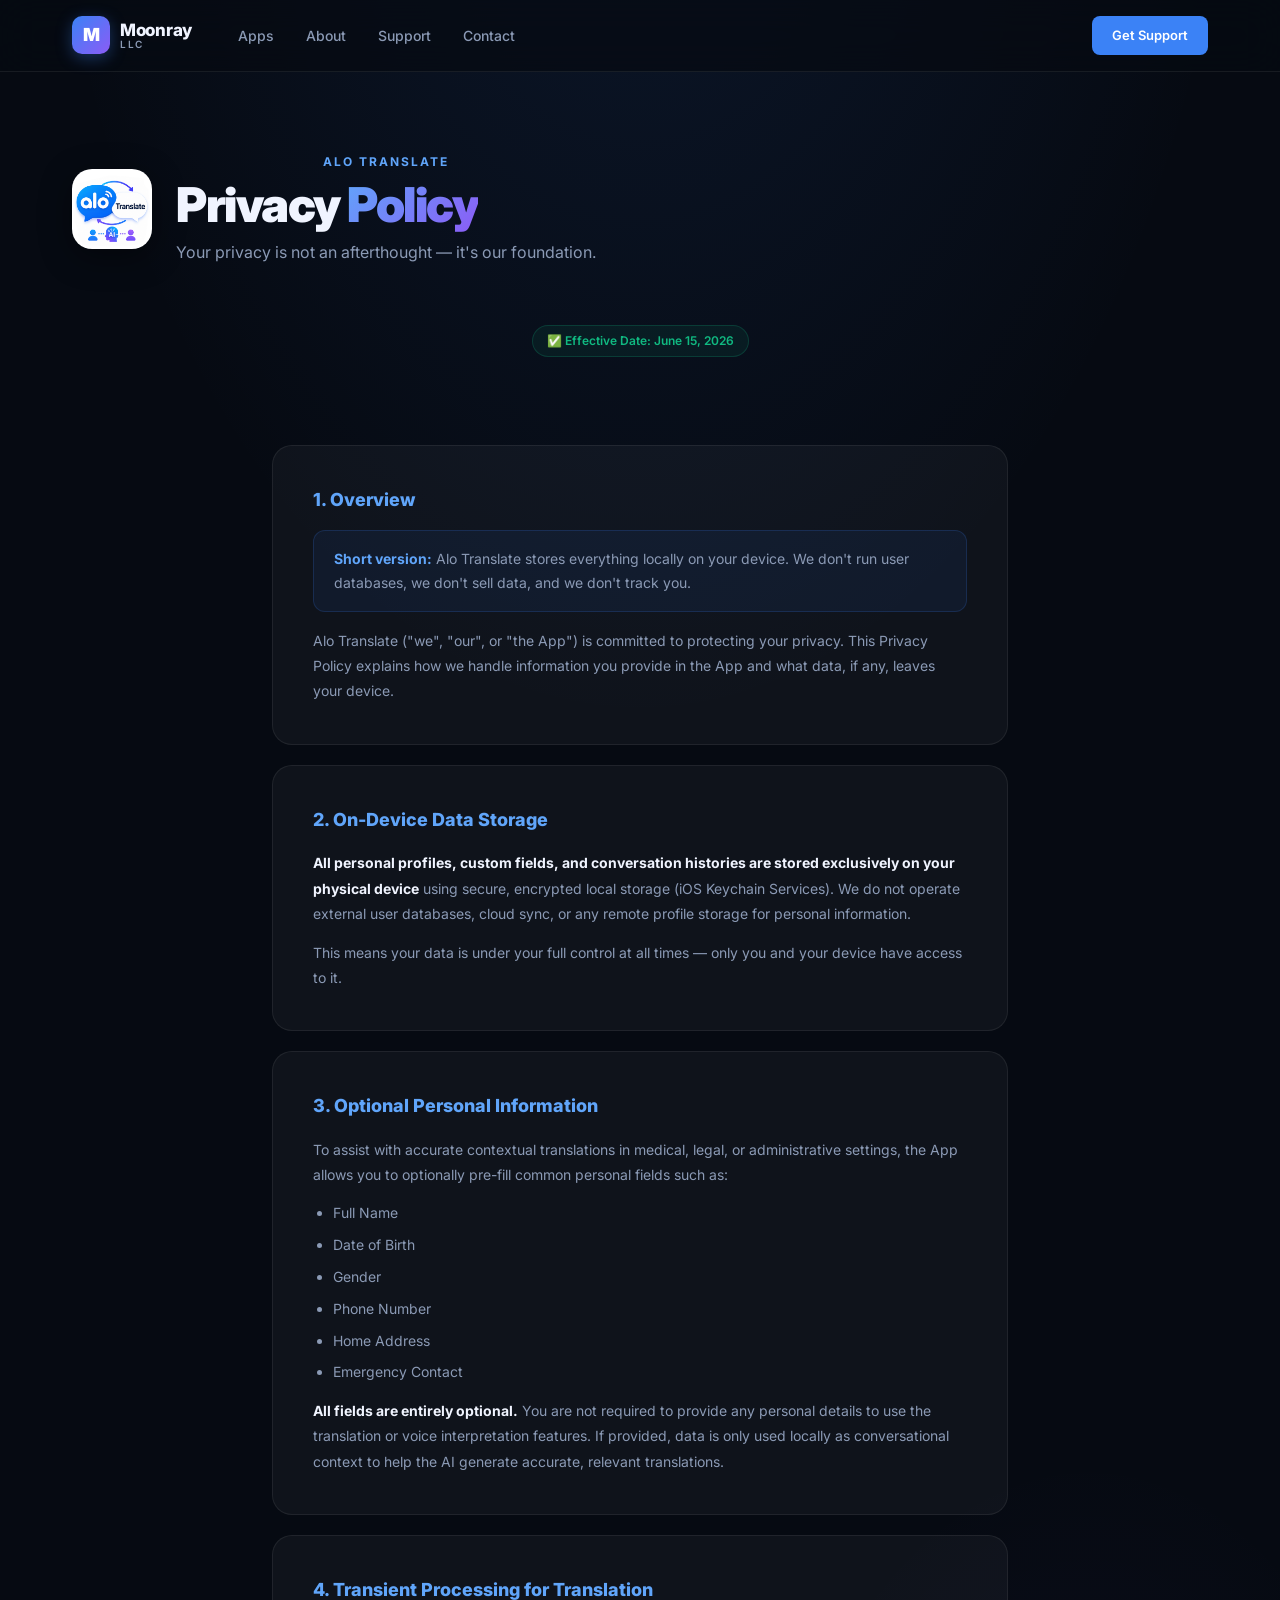
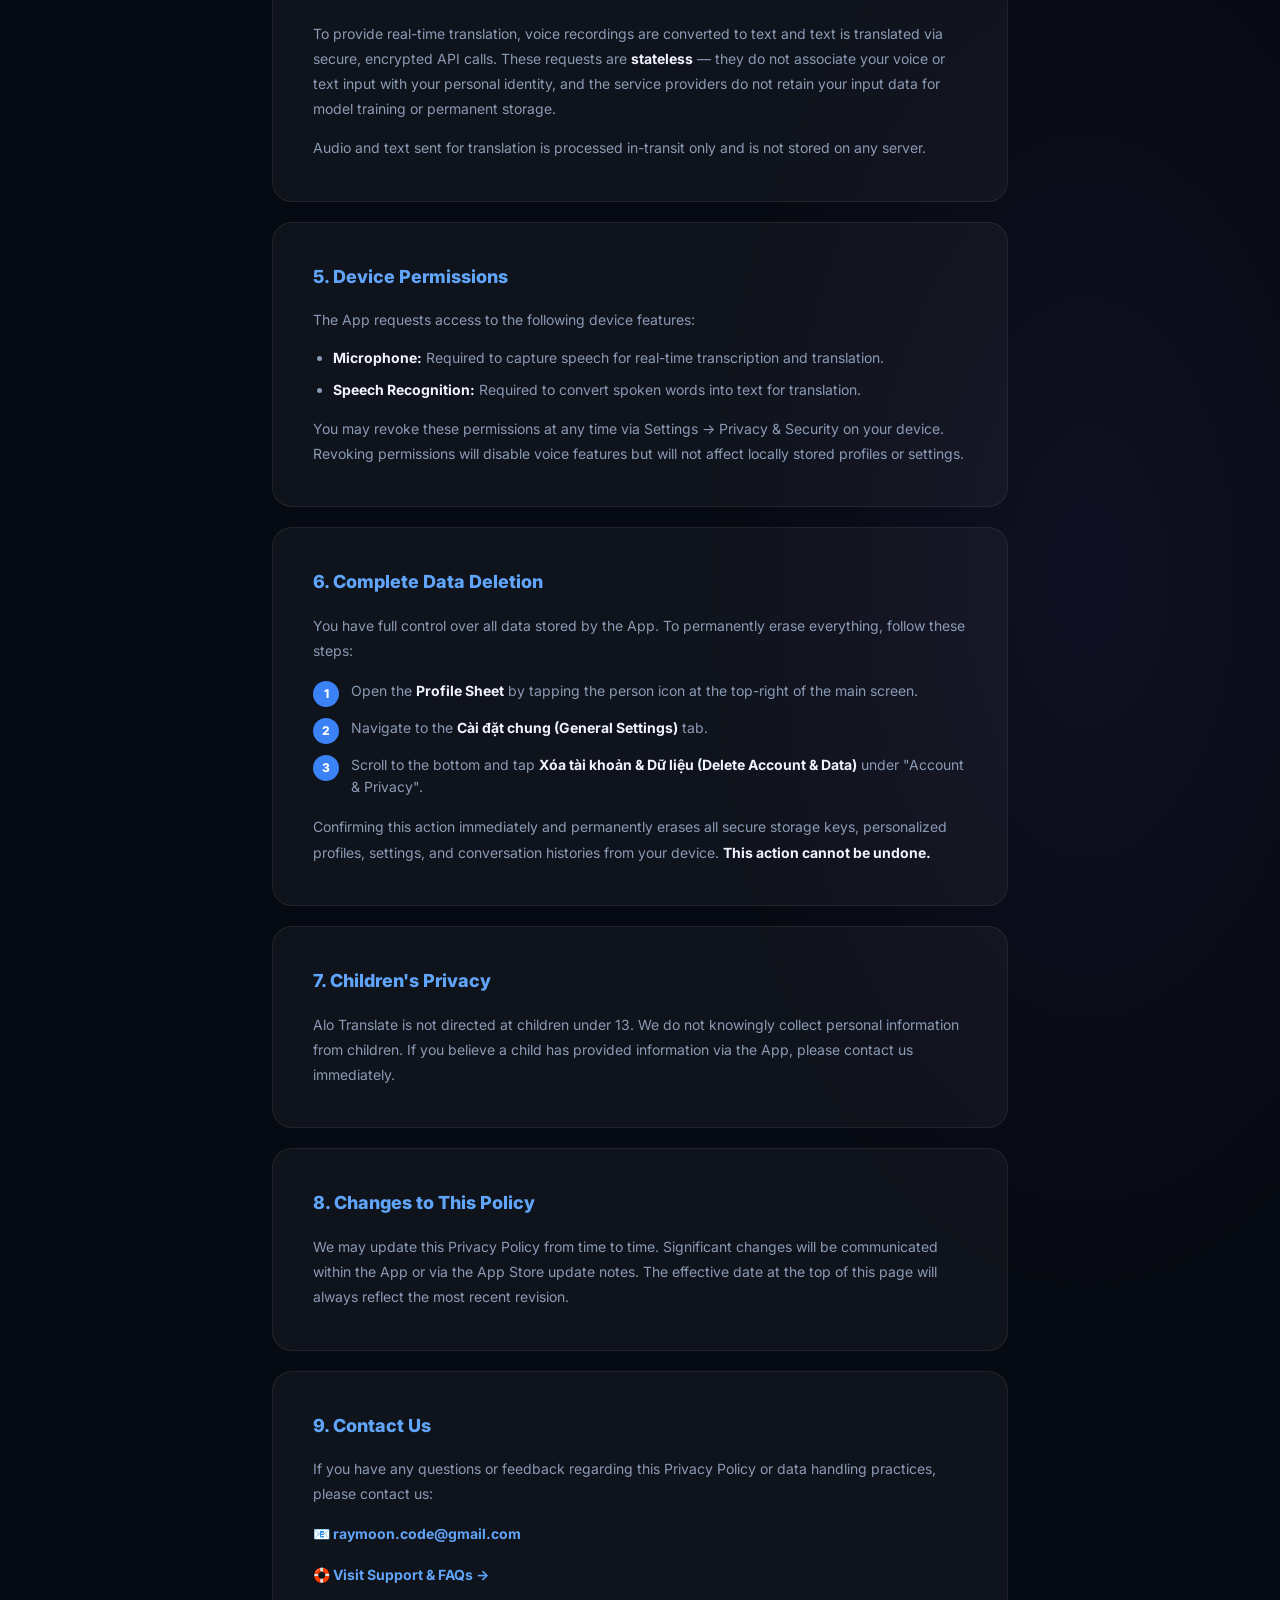
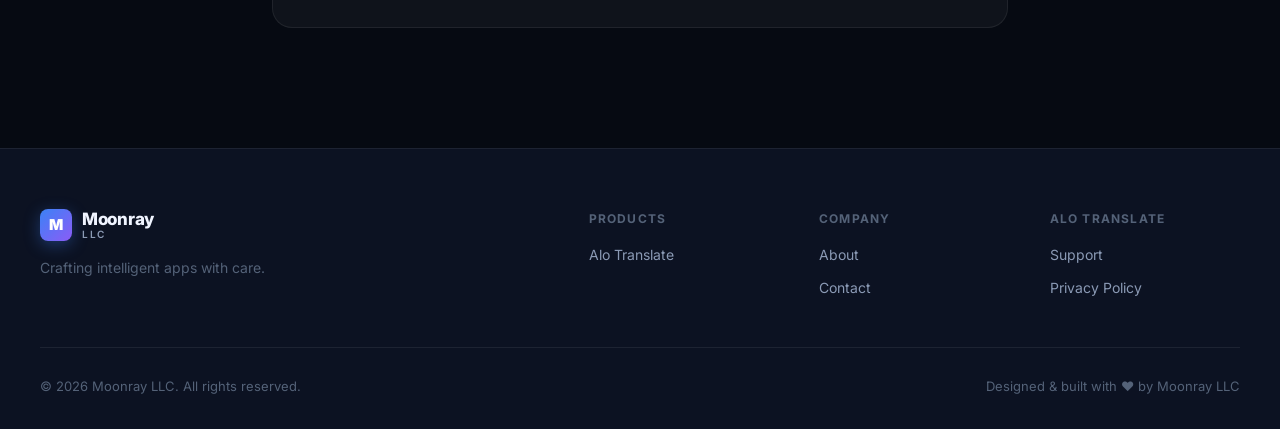
==== commit 8317049c: "design: final redesign details and application logo" ====
--- a/privacy.html
+++ b/privacy.html
@@ -10,35 +10,138 @@
   <link href="https://fonts.googleapis.com/css2?family=Inter:wght@300;400;500;600;700;800;900&display=swap" rel="stylesheet">
   <link rel="stylesheet" href="style.css">
   <style>
-    .page-hero { max-width:1200px; margin:0 auto; padding:80px 32px 60px; display:flex; align-items:center; gap:24px; }
-    .page-hero-icon { width:80px; height:80px; border-radius:20px; flex-shrink:0; box-shadow:0 8px 32px rgba(0,0,0,0.4); }
-    .page-hero h1 { font-size:clamp(30px,5vw,48px); font-weight:900; letter-spacing:-1.5px; line-height:1.1; }
-    .page-hero p { font-size:16px; color:var(--text-2); margin-top:8px; }
-    .page-body { max-width:800px; margin:0 auto; padding:0 32px 100px; }
-    .policy-card { background:var(--surface); border:1px solid var(--border); border-radius:20px; padding:40px; margin-bottom:20px; transition:var(--transition); }
-    .policy-card:hover { border-color:var(--border-light); }
-    .policy-card h2 { font-size:18px; font-weight:800; color:var(--blue-light); margin-bottom:16px; }
-    .policy-card p { font-size:14px; color:var(--text-2); line-height:1.8; margin-bottom:14px; }
-    .policy-card p:last-child { margin-bottom:0; }
-    .policy-card ul { padding-left:20px; margin-bottom:14px; }
-    .policy-card li { font-size:14px; color:var(--text-2); line-height:1.7; margin-bottom:6px; }
-    .policy-card strong { color:var(--text); }
-    .policy-highlight { background:rgba(59,130,246,0.07); border:1px solid rgba(59,130,246,0.18); border-radius:12px; padding:16px 20px; margin-bottom:16px; font-size:14px; color:var(--text-2); line-height:1.7; }
-    .policy-highlight strong { color:var(--blue-light); }
-    .policy-steps { display:flex; flex-direction:column; gap:10px; margin:16px 0; }
-    .policy-step { display:flex; align-items:flex-start; gap:12px; }
-    .step-num { width:26px; height:26px; background:var(--blue); border-radius:50%; display:flex; align-items:center; justify-content:center; font-size:12px; font-weight:800; color:white; flex-shrink:0; margin-top:1px; }
-    .step-text { font-size:14px; color:var(--text-2); line-height:1.6; }
-    .effective-date { display:inline-flex; align-items:center; gap:8px; background:rgba(16,185,129,0.08); border:1px solid rgba(16,185,129,0.2); color:var(--green); font-size:12px; font-weight:600; padding:5px 14px; border-radius:50px; margin-bottom:40px; }
-    @media(max-width:600px) { .page-hero { flex-direction:column; padding:50px 20px 40px; } .page-body { padding:0 20px 80px; } .policy-card { padding:24px 20px; } }
+    .page-hero {
+      max-width: 1200px;
+      margin: 0 auto;
+      padding: 80px 32px 60px;
+      display: flex;
+      align-items: center;
+      gap: 24px;
+    }
+    .page-hero-icon {
+      width: 80px;
+      height: 80px;
+      border-radius: 20px;
+      flex-shrink: 0;
+      box-shadow: 0 8px 32px rgba(0,0,0,0.4);
+    }
+    .page-hero h1 {
+      font-size: clamp(30px, 5vw, 48px);
+      font-weight: 900;
+      letter-spacing: -1.5px;
+      line-height: 1.1;
+    }
+    .page-hero p { font-size: 16px; color: var(--text-2); margin-top: 8px; }
+    .page-body {
+      max-width: 800px;
+      margin: 0 auto;
+      padding: 0 32px 100px;
+    }
+    .policy-card {
+      background: var(--surface);
+      border: 1px solid var(--border);
+      border-radius: 20px;
+      padding: 40px;
+      margin-bottom: 20px;
+      transition: var(--transition);
+    }
+    .policy-card:hover { border-color: var(--border-light); }
+    .policy-card h2 {
+      font-size: 18px;
+      font-weight: 800;
+      color: var(--blue-light);
+      margin-bottom: 16px;
+      display: flex;
+      align-items: center;
+      gap: 10px;
+    }
+    .policy-card p {
+      font-size: 14px;
+      color: var(--text-2);
+      line-height: 1.8;
+      margin-bottom: 14px;
+    }
+    .policy-card p:last-child { margin-bottom: 0; }
+    .policy-card ul {
+      padding-left: 20px;
+      margin-bottom: 14px;
+      display: flex;
+      flex-direction: column;
+      gap: 8px;
+    }
+    .policy-card li {
+      font-size: 14px;
+      color: var(--text-2);
+      line-height: 1.7;
+    }
+    .policy-card strong { color: var(--text); }
+    .policy-highlight {
+      background: rgba(59,130,246,0.07);
+      border: 1px solid rgba(59,130,246,0.18);
+      border-radius: 12px;
+      padding: 16px 20px;
+      margin-bottom: 16px;
+      font-size: 14px;
+      color: var(--text-2);
+      line-height: 1.7;
+    }
+    .policy-highlight strong { color: var(--blue-light); }
+    .policy-steps {
+      display: flex;
+      flex-direction: column;
+      gap: 10px;
+      margin: 16px 0;
+    }
+    .policy-step {
+      display: flex;
+      align-items: flex-start;
+      gap: 12px;
+    }
+    .step-num {
+      width: 26px;
+      height: 26px;
+      background: var(--blue);
+      border-radius: 50%;
+      display: flex;
+      align-items: center;
+      justify-content: center;
+      font-size: 12px;
+      font-weight: 800;
+      color: white;
+      flex-shrink: 0;
+      margin-top: 1px;
+    }
+    .step-text { font-size: 14px; color: var(--text-2); line-height: 1.6; }
+    .effective-date {
+      display: inline-flex;
+      align-items: center;
+      gap: 8px;
+      background: rgba(16,185,129,0.08);
+      border: 1px solid rgba(16,185,129,0.2);
+      color: var(--green);
+      font-size: 12px;
+      font-weight: 600;
+      padding: 5px 14px;
+      border-radius: 50px;
+      margin-bottom: 40px;
+    }
+    @media (max-width: 600px) {
+      .page-hero { flex-direction: column; padding: 50px 20px 40px; }
+      .page-body { padding: 0 20px 80px; }
+      .policy-card { padding: 24px 20px; }
+    }
   </style>
 </head>
 <body>
+
   <header id="top">
     <div class="header-inner">
       <a href="index.html" class="brand">
         <div class="brand-mark">M</div>
-        <div class="brand-text"><span class="brand-name">Moonray</span><span class="brand-tagline">LLC</span></div>
+        <div class="brand-text">
+          <span class="brand-name">Moonray</span>
+          <span class="brand-tagline">LLC</span>
+        </div>
       </a>
       <nav class="main-nav">
         <ul>
@@ -62,86 +165,152 @@
   </div>
 
   <div class="page-body">
-    <div style="text-align:center;margin-bottom:48px;"><span class="effective-date">✅ Effective Date: June 15, 2026</span></div>
-
+
+    <div style="text-align:center; margin-bottom: 48px;">
+      <span class="effective-date">✅ Effective Date: June 15, 2026</span>
+    </div>
+
+    <!-- 1. Overview -->
     <div class="policy-card animate-on-scroll">
       <h2>1. Overview</h2>
-      <div class="policy-highlight"><strong>Short version:</strong> Alo Translate stores everything locally on your device. We don't run user databases, we don't sell data, and we don't track you.</div>
+      <div class="policy-highlight">
+        <strong>Short version:</strong> Alo Translate stores everything locally on your device. We don't run user databases, we don't sell data, and we don't track you.
+      </div>
       <p>Alo Translate ("we", "our", or "the App") is committed to protecting your privacy. This Privacy Policy explains how we handle information you provide in the App and what data, if any, leaves your device.</p>
     </div>
 
+    <!-- 2. Data Storage -->
     <div class="policy-card animate-on-scroll" style="transition-delay:0.07s">
       <h2>2. On-Device Data Storage</h2>
       <p><strong>All personal profiles, custom fields, and conversation histories are stored exclusively on your physical device</strong> using secure, encrypted local storage (iOS Keychain Services). We do not operate external user databases, cloud sync, or any remote profile storage for personal information.</p>
-    </div>
-
+      <p>This means your data is under your full control at all times — only you and your device have access to it.</p>
+    </div>
+
+    <!-- 3. Personal Info -->
     <div class="policy-card animate-on-scroll" style="transition-delay:0.14s">
       <h2>3. Optional Personal Information</h2>
-      <p>To assist with accurate contextual translations, the App allows you to optionally pre-fill common personal fields such as Full Name, Date of Birth, Gender, Phone Number, Home Address, and Emergency Contact.</p>
-      <p><strong>All fields are entirely optional.</strong> If provided, data is only used locally as conversational context. It is never sent to external servers or stored outside your device.</p>
-    </div>
-
+      <p>To assist with accurate contextual translations in medical, legal, or administrative settings, the App allows you to optionally pre-fill common personal fields such as:</p>
+      <ul>
+        <li>Full Name</li>
+        <li>Date of Birth</li>
+        <li>Gender</li>
+        <li>Phone Number</li>
+        <li>Home Address</li>
+        <li>Emergency Contact</li>
+      </ul>
+      <p><strong>All fields are entirely optional.</strong> You are not required to provide any personal details to use the translation or voice interpretation features. If provided, data is only used locally as conversational context to help the AI generate accurate, relevant translations.</p>
+    </div>
+
+    <!-- 4. Transient API -->
     <div class="policy-card animate-on-scroll" style="transition-delay:0.21s">
       <h2>4. Transient Processing for Translation</h2>
-      <p>To provide real-time translation, voice recordings are converted to text and text is translated via secure, encrypted API calls. These requests are <strong>stateless</strong> — they do not associate your input with your personal identity, and service providers do not retain your data for model training or permanent storage.</p>
-    </div>
-
+      <p>To provide real-time translation, voice recordings are converted to text and text is translated via secure, encrypted API calls. These requests are <strong>stateless</strong> — they do not associate your voice or text input with your personal identity, and the service providers do not retain your input data for model training or permanent storage.</p>
+      <p>Audio and text sent for translation is processed in-transit only and is not stored on any server.</p>
+    </div>
+
+    <!-- 5. Permissions -->
     <div class="policy-card animate-on-scroll" style="transition-delay:0.28s">
       <h2>5. Device Permissions</h2>
+      <p>The App requests access to the following device features:</p>
       <ul>
         <li><strong>Microphone:</strong> Required to capture speech for real-time transcription and translation.</li>
         <li><strong>Speech Recognition:</strong> Required to convert spoken words into text for translation.</li>
       </ul>
-      <p>You may revoke these permissions at any time via Settings → Privacy &amp; Security on your device.</p>
-    </div>
-
+      <p>You may revoke these permissions at any time via Settings → Privacy & Security on your device. Revoking permissions will disable voice features but will not affect locally stored profiles or settings.</p>
+    </div>
+
+    <!-- 6. Data Deletion -->
     <div class="policy-card animate-on-scroll" style="transition-delay:0.35s">
       <h2>6. Complete Data Deletion</h2>
-      <p>To permanently erase all data stored by the App:</p>
+      <p>You have full control over all data stored by the App. To permanently erase everything, follow these steps:</p>
       <div class="policy-steps">
-        <div class="policy-step"><div class="step-num">1</div><div class="step-text">Open the <strong>Profile Sheet</strong> (person icon at top-right of the main screen).</div></div>
-        <div class="policy-step"><div class="step-num">2</div><div class="step-text">Navigate to the <strong>C\u00e0i \u0111\u1eb7t chung (General Settings)</strong> tab.</div></div>
-        <div class="policy-step"><div class="step-num">3</div><div class="step-text">Scroll to the bottom and tap <strong>X\u00f3a t\u00e0i kho\u1ea3n &amp; D\u1eef li\u1ec7u (Delete Account &amp; Data)</strong> under "Account &amp; Privacy".</div></div>
+        <div class="policy-step">
+          <div class="step-num">1</div>
+          <div class="step-text">Open the <strong>Profile Sheet</strong> by tapping the person icon at the top-right of the main screen.</div>
+        </div>
+        <div class="policy-step">
+          <div class="step-num">2</div>
+          <div class="step-text">Navigate to the <strong>Cài đặt chung (General Settings)</strong> tab.</div>
+        </div>
+        <div class="policy-step">
+          <div class="step-num">3</div>
+          <div class="step-text">Scroll to the bottom and tap <strong>Xóa tài khoản &amp; Dữ liệu (Delete Account &amp; Data)</strong> under "Account &amp; Privacy".</div>
+        </div>
       </div>
-      <p>This immediately and permanently erases all profiles, settings, and conversation histories from your device. <strong>This action cannot be undone.</strong></p>
-    </div>
-
+      <p>Confirming this action immediately and permanently erases all secure storage keys, personalized profiles, settings, and conversation histories from your device. <strong>This action cannot be undone.</strong></p>
+    </div>
+
+    <!-- 7. Children -->
     <div class="policy-card animate-on-scroll" style="transition-delay:0.42s">
       <h2>7. Children's Privacy</h2>
       <p>Alo Translate is not directed at children under 13. We do not knowingly collect personal information from children. If you believe a child has provided information via the App, please contact us immediately.</p>
     </div>
 
+    <!-- 8. Changes -->
     <div class="policy-card animate-on-scroll" style="transition-delay:0.49s">
       <h2>8. Changes to This Policy</h2>
-      <p>We may update this Privacy Policy from time to time. The effective date at the top of this page will always reflect the most recent revision.</p>
-    </div>
-
+      <p>We may update this Privacy Policy from time to time. Significant changes will be communicated within the App or via the App Store update notes. The effective date at the top of this page will always reflect the most recent revision.</p>
+    </div>
+
+    <!-- 9. Contact -->
     <div class="policy-card animate-on-scroll" style="transition-delay:0.56s">
       <h2>9. Contact Us</h2>
-      <p><a href="mailto:raymoon.code@gmail.com" style="color:var(--blue-light);font-weight:700;">📧 raymoon.code@gmail.com</a></p>
-      <p style="margin-top:16px;"><a href="support.html" style="color:var(--blue-light);font-weight:700;">🛟 Visit Support &amp; FAQs →</a></p>
-    </div>
+      <p>If you have any questions or feedback regarding this Privacy Policy or data handling practices, please contact us:</p>
+      <p>
+        <a href="mailto:raymoon.code@gmail.com" style="color: var(--blue-light); font-weight: 700;">📧 raymoon.code@gmail.com</a>
+      </p>
+      <p style="margin-top:16px;">
+        <a href="support.html" style="color: var(--blue-light); font-weight: 700;">🛟 Visit Support &amp; FAQs →</a>
+      </p>
+    </div>
+
   </div>
 
   <footer>
     <div class="footer-inner">
       <div class="footer-brand">
-        <a href="index.html" class="brand"><div class="brand-mark sm">M</div><div class="brand-text"><span class="brand-name">Moonray</span><span class="brand-tagline">LLC</span></div></a>
+        <a href="index.html" class="brand">
+          <div class="brand-mark sm">M</div>
+          <div class="brand-text">
+            <span class="brand-name">Moonray</span>
+            <span class="brand-tagline">LLC</span>
+          </div>
+        </a>
         <p>Crafting intelligent apps with care.</p>
       </div>
       <div class="footer-links">
-        <div class="footer-col"><h5>Products</h5><a href="index.html#apps">Alo Translate</a></div>
-        <div class="footer-col"><h5>Company</h5><a href="index.html#about">About</a><a href="index.html#contact">Contact</a></div>
-        <div class="footer-col"><h5>Alo Translate</h5><a href="support.html">Support</a><a href="privacy.html">Privacy Policy</a></div>
+        <div class="footer-col">
+          <h5>Products</h5>
+          <a href="index.html#apps">Alo Translate</a>
+        </div>
+        <div class="footer-col">
+          <h5>Company</h5>
+          <a href="index.html#about">About</a>
+          <a href="index.html#contact">Contact</a>
+        </div>
+        <div class="footer-col">
+          <h5>Alo Translate</h5>
+          <a href="support.html">Support</a>
+          <a href="privacy.html">Privacy Policy</a>
+        </div>
       </div>
     </div>
-    <div class="footer-bottom"><p>© 2026 Moonray LLC. All rights reserved.</p><p>Designed &amp; built with ❤️ by Moonray LLC</p></div>
+    <div class="footer-bottom">
+      <p>© 2026 Moonray LLC. All rights reserved.</p>
+      <p>Designed &amp; built with ❤️ by Moonray LLC</p>
+    </div>
   </footer>
 
   <script>
-    const observer = new IntersectionObserver((e) => e.forEach(x => { if(x.isIntersecting) x.target.classList.add('visible'); }), {threshold:0.1});
+    const observer = new IntersectionObserver((entries) => {
+      entries.forEach(e => { if (e.isIntersecting) e.target.classList.add('visible'); });
+    }, { threshold: 0.1 });
     document.querySelectorAll('.animate-on-scroll').forEach(el => observer.observe(el));
-    window.addEventListener('scroll', () => document.querySelector('header').classList.toggle('scrolled', window.scrollY > 30));
+
+    const header = document.querySelector('header');
+    window.addEventListener('scroll', () => {
+      header.classList.toggle('scrolled', window.scrollY > 30);
+    });
   </script>
 </body>
-</html>+</html>
--- a/style.css
+++ b/style.css
@@ -31,6 +31,7 @@
   --transition:    all 0.28s cubic-bezier(0.4, 0, 0.2, 1);
 }
 
+/* ---- Reset ---- */
 *, *::before, *::after {
   box-sizing: border-box;
   margin: 0;
@@ -57,6 +58,9 @@
 img { display: block; max-width: 100%; }
 a { text-decoration: none; color: inherit; }
 
+/* ============================================================
+   HEADER
+   ============================================================ */
 header {
   position: sticky;
   top: 0;
@@ -83,6 +87,7 @@
   gap: 32px;
 }
 
+/* Brand */
 .brand {
   display: flex;
   align-items: center;
@@ -134,6 +139,7 @@
   letter-spacing: 1.5px;
 }
 
+/* Nav */
 .main-nav { flex: 1; }
 
 .main-nav ul {
@@ -174,6 +180,7 @@
   transform: translateY(-1px);
 }
 
+/* Hamburger */
 .hamburger {
   display: none;
   flex-direction: column;
@@ -199,6 +206,7 @@
 .hamburger.open span:nth-child(2) { opacity: 0; transform: scaleX(0); }
 .hamburger.open span:nth-child(3) { transform: translateY(-7px) rotate(-45deg); }
 
+/* Mobile Menu */
 .mobile-menu {
   display: none;
   border-top: 1px solid var(--border);
@@ -230,6 +238,9 @@
   background: var(--surface);
 }
 
+/* ============================================================
+   HERO
+   ============================================================ */
 .hero {
   position: relative;
   min-height: calc(100vh - 72px);
@@ -325,6 +336,7 @@
   flex-wrap: wrap;
 }
 
+/* Buttons */
 .btn-primary {
   display: inline-flex;
   align-items: center;
@@ -371,6 +383,7 @@
   transform: translateY(-2px);
 }
 
+/* Hero Visual (floating cards) */
 .hero-visual {
   position: relative;
   width: 260px;
@@ -400,6 +413,9 @@
 .fc-icon { font-size: 22px; }
 .fc-label { font-size: 13px; font-weight: 700; color: var(--text); }
 
+/* ============================================================
+   SECTION LAYOUT
+   ============================================================ */
 .section-wrapper {
   max-width: 1200px;
   margin: 0 auto;
@@ -409,6 +425,14 @@
 .alt-section {
   background: var(--bg-2);
   max-width: 100%;
+}
+
+.alt-section > * {
+  max-width: 1200px;
+  margin-left: auto;
+  margin-right: auto;
+  padding-left: 32px;
+  padding-right: 32px;
 }
 
 .alt-section.section-wrapper {
@@ -445,6 +469,9 @@
   line-height: 1.7;
 }
 
+/* ============================================================
+   APPS SECTION
+   ============================================================ */
 .apps-grid {
   display: grid;
   grid-template-columns: 2fr 1fr;
@@ -580,6 +607,8 @@
   gap: 8px;
 }
 
+.app-features li::before { content: ''; }
+
 .app-links {
   display: flex;
   gap: 12px;
@@ -621,6 +650,7 @@
   border-color: var(--blue);
 }
 
+/* Coming soon card */
 .app-card.coming-soon {
   border-style: dashed;
   border-color: var(--border-light);
@@ -645,6 +675,13 @@
   color: var(--text-2);
 }
 
+.app-card.coming-soon .app-desc {
+  margin-bottom: 0;
+}
+
+/* ============================================================
+   ABOUT
+   ============================================================ */
 .about-grid {
   max-width: 1200px;
   margin: 0 auto;
@@ -730,6 +767,9 @@
   line-height: 1.6;
 }
 
+/* ============================================================
+   SERVICES
+   ============================================================ */
 .services-grid {
   display: grid;
   grid-template-columns: repeat(4, 1fr);
@@ -771,6 +811,9 @@
   line-height: 1.7;
 }
 
+/* ============================================================
+   LEGAL SECTION
+   ============================================================ */
 .legal-section {
   background: none;
   border-top: 1px solid var(--border);
@@ -833,6 +876,9 @@
   text-decoration: underline;
 }
 
+/* ============================================================
+   CONTACT
+   ============================================================ */
 .contact-card {
   background: var(--surface);
   border: 1px solid var(--border);
@@ -972,6 +1018,9 @@
   line-height: 1.5;
 }
 
+/* ============================================================
+   FOOTER
+   ============================================================ */
 footer {
   background: var(--bg-2);
   border-top: 1px solid var(--border);
@@ -988,7 +1037,9 @@
   border-bottom: 1px solid var(--border);
 }
 
-.footer-brand .brand { margin-bottom: 16px; }
+.footer-brand .brand {
+  margin-bottom: 16px;
+}
 
 .footer-brand p {
   font-size: 14px;
@@ -1023,7 +1074,9 @@
   transition: var(--transition);
 }
 
-.footer-col a:hover { color: var(--text); }
+.footer-col a:hover {
+  color: var(--text);
+}
 
 .footer-bottom {
   max-width: 1200px;
@@ -1040,6 +1093,9 @@
   color: var(--text-3);
 }
 
+/* ============================================================
+   ANIMATIONS
+   ============================================================ */
 @keyframes pulse {
   0%, 100% { opacity: 1; transform: scale(1); }
   50%       { opacity: 0.6; transform: scale(0.85); }
@@ -1055,6 +1111,7 @@
   to   { opacity: 1; transform: translateY(0); }
 }
 
+/* Scroll-triggered animations */
 .animate-on-scroll {
   opacity: 0;
   transform: translateY(24px);
@@ -1066,6 +1123,7 @@
   transform: translateY(0);
 }
 
+/* Stagger for grids */
 .app-card:nth-child(2)      { transition-delay: 0.1s; }
 .service-card:nth-child(2)  { transition-delay: 0.08s; }
 .service-card:nth-child(3)  { transition-delay: 0.16s; }
@@ -1077,9 +1135,13 @@
 .float-card.card-c          { transition-delay: 0.24s; }
 .legal-block:nth-child(2)   { transition-delay: 0.1s; }
 
+/* ============================================================
+   RESPONSIVE
+   ============================================================ */
 @media (max-width: 1024px) {
   .services-grid { grid-template-columns: repeat(2, 1fr); }
   .apps-grid { grid-template-columns: 1fr; }
+  .app-card.coming-soon .app-card-inner { min-height: 200px; }
   .about-grid { grid-template-columns: 1fr; gap: 48px; }
   .about-text .section-title { font-size: 38px; }
   .footer-inner { grid-template-columns: 1fr; gap: 40px; }
@@ -1090,31 +1152,45 @@
   .main-nav { display: none; }
   .nav-cta { display: none; }
   .hamburger { display: flex; }
-  .hero { flex-direction: column; min-height: auto; padding: 60px 24px 80px; text-align: center; }
+
+  .hero {
+    flex-direction: column;
+    min-height: auto;
+    padding: 60px 24px 80px;
+    text-align: center;
+  }
+
   .hero-content { max-width: 100%; }
   .hero-sub { margin-left: auto; margin-right: auto; }
   .hero-actions { justify-content: center; }
   .hero-visual { display: none; }
+
   .section-wrapper { padding: 70px 24px; }
   .section-title { font-size: 32px; letter-spacing: -1px; }
   .section-sub { font-size: 15px; }
+
   .contact-card { grid-template-columns: 1fr; }
   .contact-info-col { border-right: none; border-bottom: 1px solid var(--border); padding: 32px 24px; }
   .contact-form { padding: 32px 24px; }
   .form-row { grid-template-columns: 1fr; }
+
   .legal-grid { grid-template-columns: 1fr; }
+
   .about-grid { padding: 70px 24px; }
   .about-values { grid-template-columns: 1fr; }
   .about-stats { gap: 24px; }
+
   .footer-links { grid-template-columns: 1fr 1fr; }
   .footer-bottom { flex-direction: column; text-align: center; gap: 8px; }
+
   .app-card-inner { padding: 24px; }
   .app-icon { width: 56px; height: 56px; }
 }
 
 @media (max-width: 480px) {
   .hero-title { font-size: 36px; }
+  .hero-badge { font-size: 12px; }
   .btn-primary, .btn-ghost { padding: 12px 22px; font-size: 14px; }
   .services-grid { grid-template-columns: 1fr; }
   .footer-links { grid-template-columns: 1fr; }
-}+}
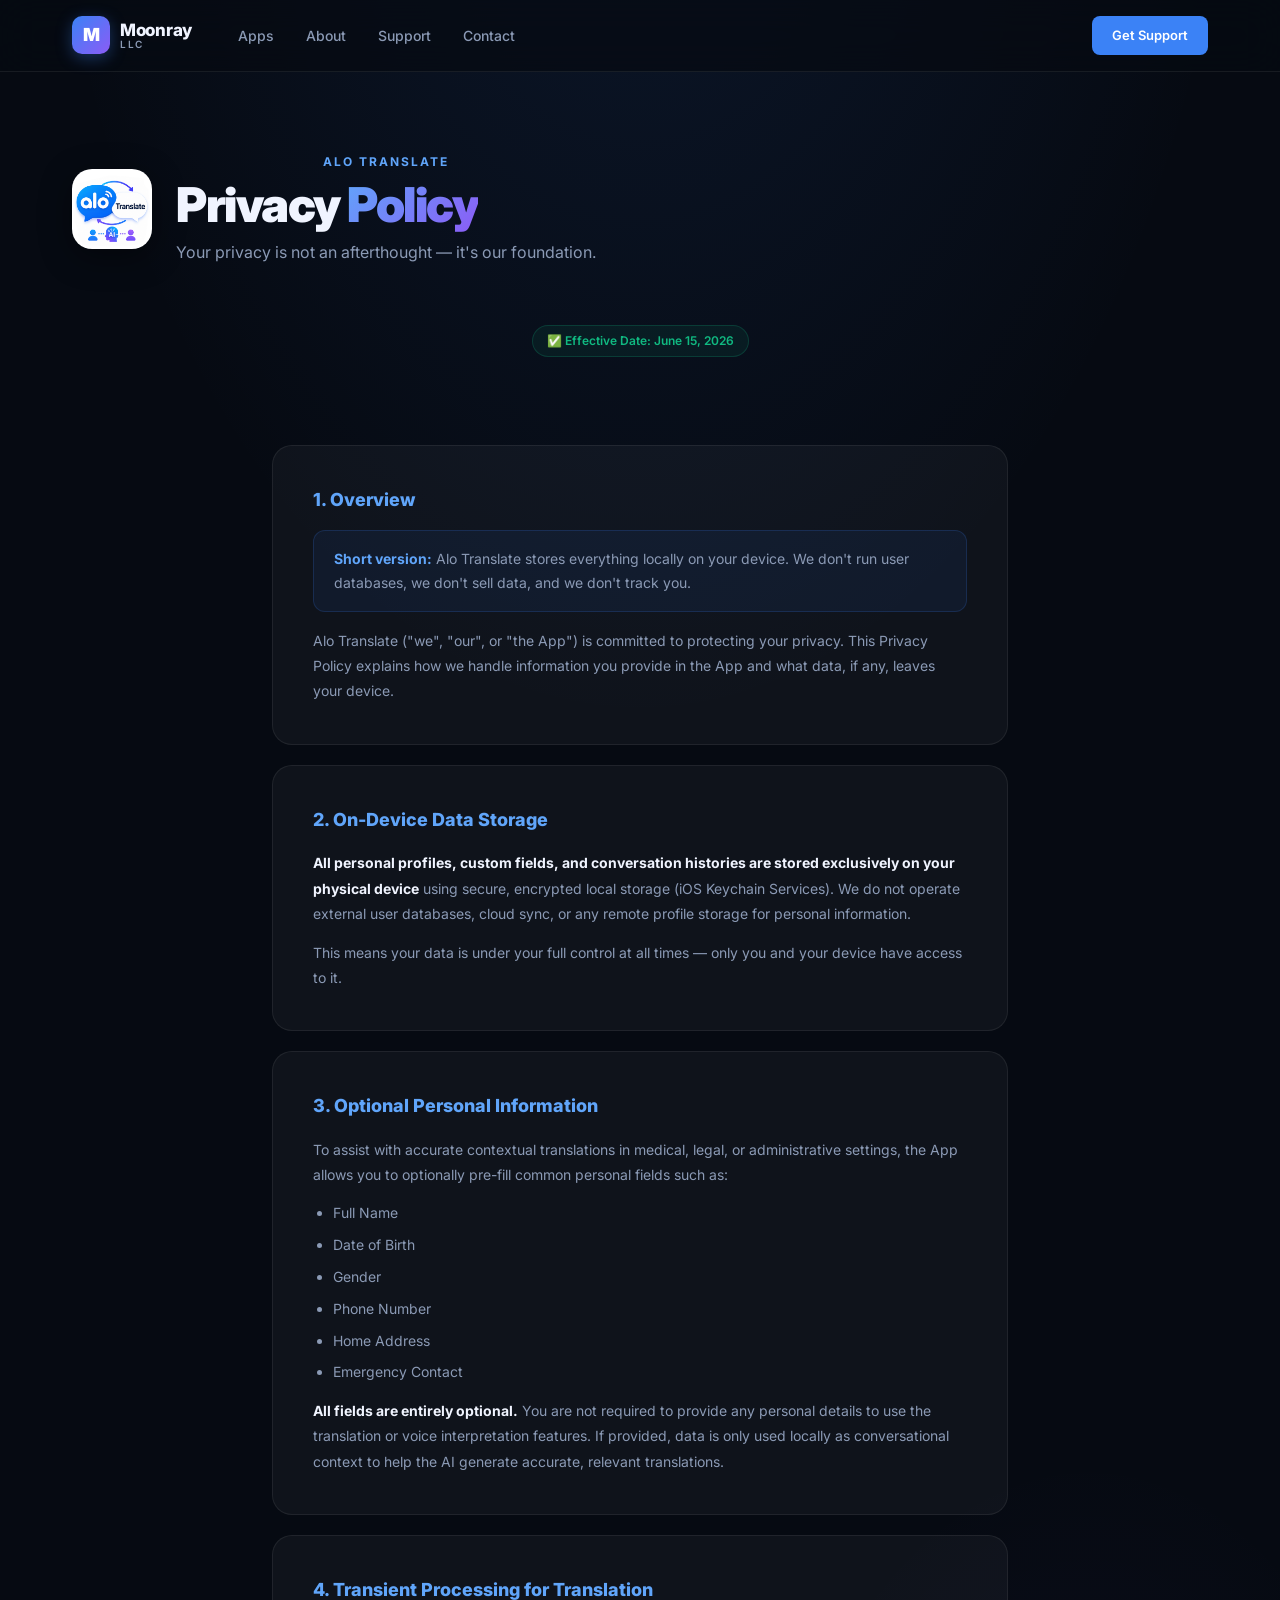
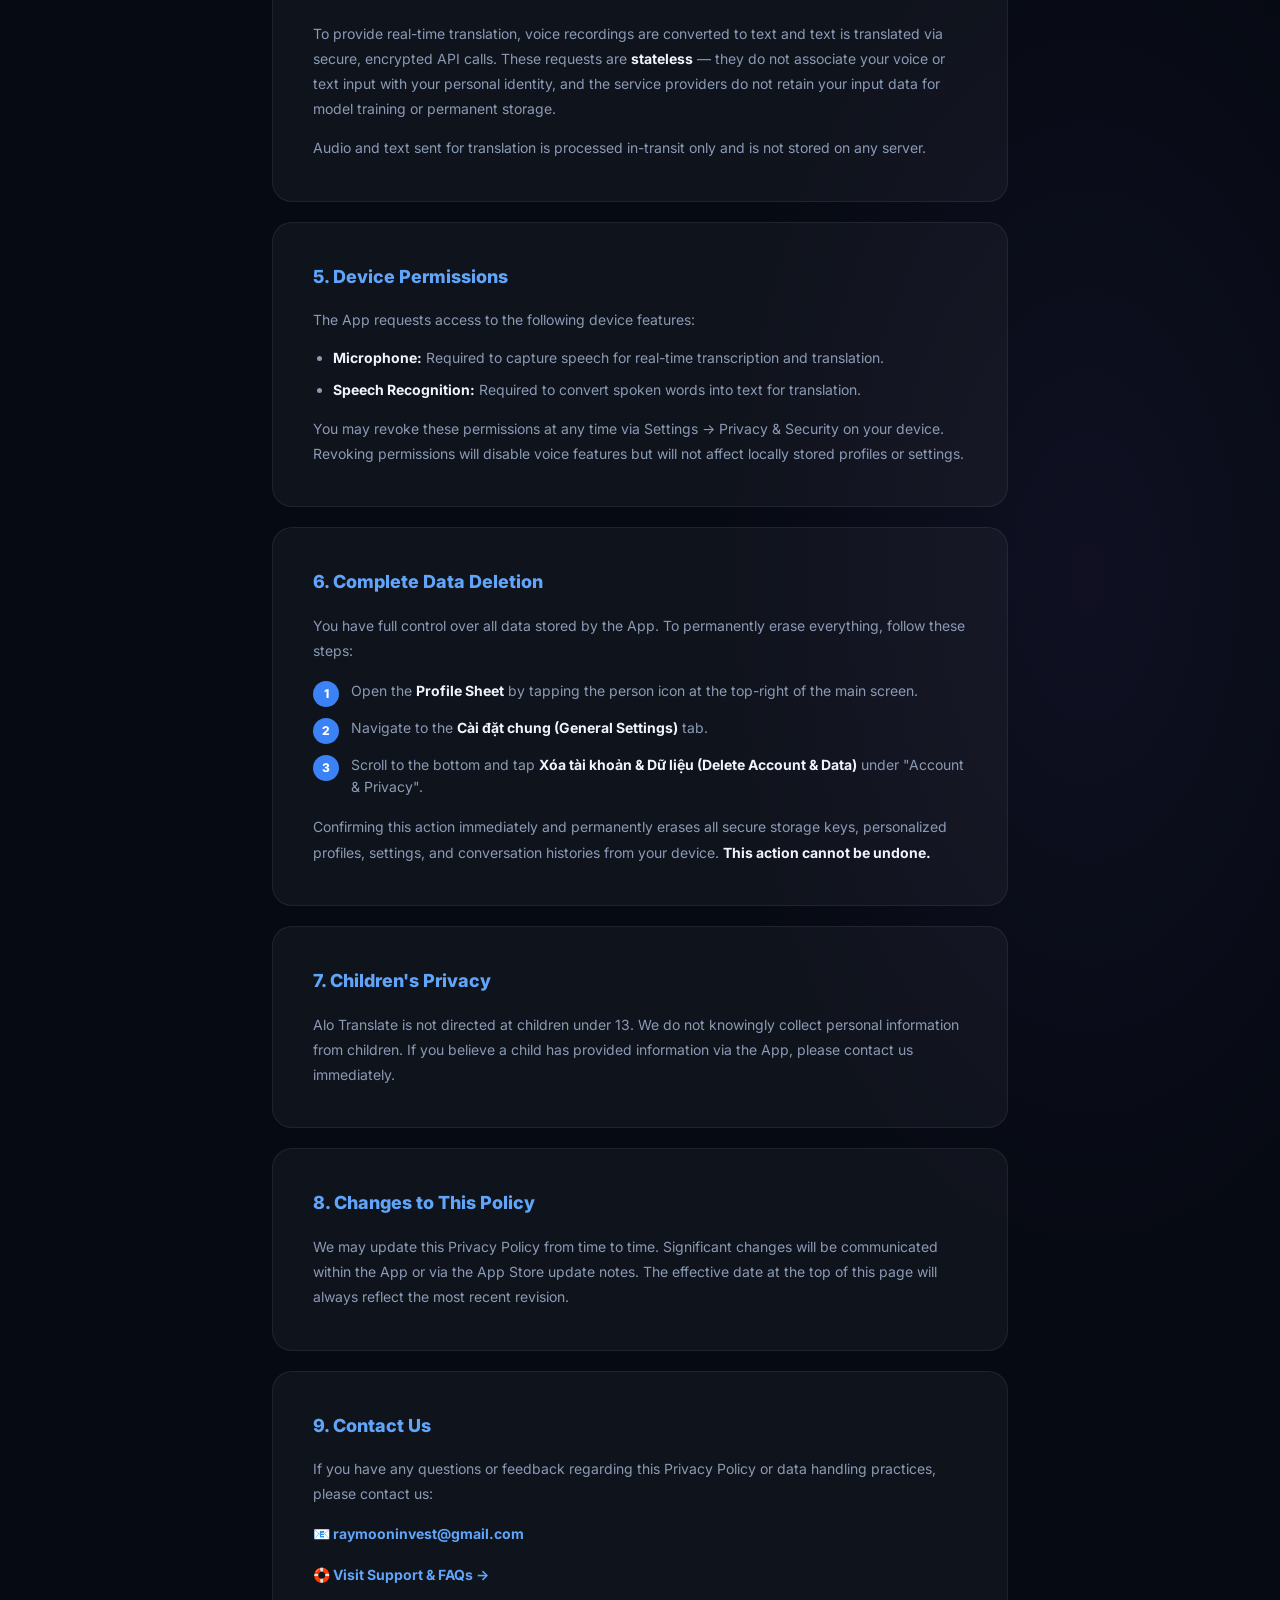
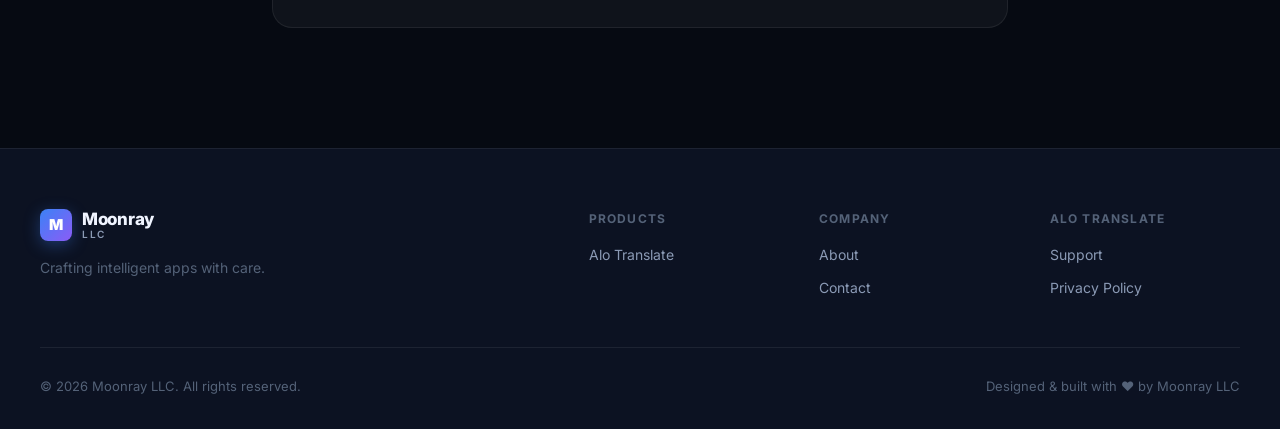
==== commit 666c6fa4: "Update contact email to raymooninvest@gmail.com and add CNAME for moonray.store" ====
--- a/privacy.html
+++ b/privacy.html
@@ -257,7 +257,7 @@
       <h2>9. Contact Us</h2>
       <p>If you have any questions or feedback regarding this Privacy Policy or data handling practices, please contact us:</p>
       <p>
-        <a href="mailto:raymoon.code@gmail.com" style="color: var(--blue-light); font-weight: 700;">📧 raymoon.code@gmail.com</a>
+        <a href="mailto:raymooninvest@gmail.com" style="color: var(--blue-light); font-weight: 700;">📧 raymooninvest@gmail.com</a>
       </p>
       <p style="margin-top:16px;">
         <a href="support.html" style="color: var(--blue-light); font-weight: 700;">🛟 Visit Support &amp; FAQs →</a>
--- a/style.css
+++ b/style.css
@@ -72,6 +72,17 @@
   transition: var(--transition);
 }
 
+.scroll-progress {
+  position: absolute;
+  top: 0;
+  left: 0;
+  width: 0%;
+  height: 3px;
+  background: linear-gradient(90deg, var(--blue) 0%, var(--purple) 100%);
+  z-index: 210;
+  transition: width 0.05s ease-out;
+}
+
 header.scrolled {
   background: rgba(6, 10, 18, 0.92);
   border-bottom-color: var(--border-light);
@@ -383,19 +394,268 @@
   transform: translateY(-2px);
 }
 
-/* Hero Visual (floating cards) */
+/* ============================================================
+   HERO VISUAL (Interactive Smartphone Mockup & Float Cards)
+   ============================================================ */
 .hero-visual {
   position: relative;
+  width: 400px;
+  height: 580px;
+  display: flex;
+  align-items: center;
+  justify-content: center;
+  flex-shrink: 0;
+}
+
+/* Background glow behind phone */
+.mockup-glow {
+  position: absolute;
   width: 260px;
-  height: 300px;
-  flex-shrink: 0;
-}
-
+  height: 480px;
+  background: radial-gradient(circle, rgba(59,130,246,0.18) 0%, rgba(139,92,246,0.12) 50%, transparent 100%);
+  filter: blur(50px);
+  pointer-events: none;
+  z-index: 0;
+  animation: drift-glow 10s ease-in-out infinite;
+}
+
+@keyframes drift-glow {
+  0%, 100% { transform: translate(0, 0) scale(1); }
+  50% { transform: translate(10px, -20px) scale(1.1); }
+}
+
+/* Phone Frame */
+.phone-frame {
+  position: relative;
+  width: 270px;
+  height: 540px;
+  background: #030712;
+  border-radius: 40px;
+  border: 10px solid #1c2333;
+  box-shadow: 
+    0 30px 60px rgba(0, 0, 0, 0.7),
+    inset 0 1px 2px rgba(255,255,255,0.1),
+    0 0 0 1px rgba(255,255,255,0.04),
+    0 0 40px rgba(59,130,246,0.1);
+  overflow: hidden;
+  z-index: 1;
+}
+
+/* Phone Notch */
+.phone-notch {
+  position: absolute;
+  top: 10px;
+  left: 50%;
+  transform: translateX(-50%);
+  width: 100px;
+  height: 18px;
+  background: #1c2333;
+  border-radius: 12px;
+  z-index: 10;
+}
+
+/* Phone Screen */
+.phone-screen {
+  width: 100%;
+  height: 100%;
+  padding: 34px 14px 14px;
+  background: linear-gradient(180deg, #090e1a 0%, #030712 100%);
+  display: flex;
+  flex-direction: column;
+  position: relative;
+}
+
+/* Status Bar */
+.phone-status-bar {
+  display: flex;
+  justify-content: space-between;
+  align-items: center;
+  padding: 0 6px 12px;
+  font-size: 10px;
+  font-weight: 700;
+  color: rgba(255,255,255,0.4);
+}
+
+.phone-status-bar .icons {
+  display: flex;
+  gap: 6px;
+  align-items: center;
+}
+
+/* App Header inside Mockup */
+.phone-app-header {
+  display: flex;
+  justify-content: space-between;
+  align-items: center;
+  padding: 8px 10px;
+  background: rgba(255,255,255,0.03);
+  border: 1px solid rgba(255,255,255,0.06);
+  border-radius: 14px;
+  margin-bottom: 14px;
+  backdrop-filter: blur(10px);
+}
+
+.app-brand {
+  display: flex;
+  align-items: center;
+  gap: 8px;
+}
+
+.app-brand .app-logo {
+  width: 26px;
+  height: 26px;
+  border-radius: 6px;
+  object-fit: cover;
+}
+
+.app-title-group {
+  display: flex;
+  flex-direction: column;
+  line-height: 1.2;
+}
+
+.app-title-group .app-title {
+  font-size: 10px;
+  font-weight: 800;
+  color: white;
+}
+
+.app-title-group .app-status {
+  font-size: 7.5px;
+  font-weight: 600;
+  color: var(--green);
+}
+
+.recording-indicator {
+  display: flex;
+  align-items: center;
+}
+
+.recording-indicator .pulse-dot {
+  width: 5px;
+  height: 5px;
+  background: var(--green);
+  border-radius: 50%;
+  box-shadow: 0 0 8px var(--green);
+  animation: pulse-dot-glow 1.5s infinite;
+}
+
+@keyframes pulse-dot-glow {
+  0%, 100% { opacity: 1; transform: scale(1); }
+  50% { opacity: 0.4; transform: scale(0.8); }
+}
+
+/* Chat Feed */
+.phone-chat-feed {
+  flex: 1;
+  display: flex;
+  flex-direction: column;
+  gap: 10px;
+  overflow: hidden;
+}
+
+.phone-chat-feed .chat-date {
+  text-align: center;
+  font-size: 7.5px;
+  font-weight: 700;
+  color: var(--text-3);
+  text-transform: uppercase;
+  letter-spacing: 0.5px;
+  margin-bottom: 2px;
+}
+
+.chat-bubble {
+  padding: 8px 10px;
+  border-radius: 12px;
+  max-width: 90%;
+  display: flex;
+  flex-direction: column;
+  gap: 3px;
+  backdrop-filter: blur(4px);
+}
+
+.chat-bubble.user {
+  align-self: flex-end;
+  background: rgba(59, 130, 246, 0.1);
+  border: 1px solid rgba(59, 130, 246, 0.2);
+  border-bottom-right-radius: 2px;
+}
+
+.chat-bubble.ai {
+  align-self: flex-start;
+  background: rgba(255, 255, 255, 0.03);
+  border: 1px solid rgba(255, 255, 255, 0.06);
+  border-bottom-left-radius: 2px;
+}
+
+.chat-bubble .bubble-meta {
+  display: flex;
+  justify-content: space-between;
+  align-items: center;
+  font-size: 7.5px;
+  font-weight: 700;
+  color: var(--text-3);
+}
+
+.chat-bubble.user .bubble-lang {
+  color: var(--blue-light);
+}
+
+.chat-bubble.ai .bubble-lang {
+  color: var(--text-2);
+}
+
+.chat-bubble .bubble-text {
+  font-size: 9px;
+  font-weight: 500;
+  color: var(--text);
+  line-height: 1.4;
+}
+
+/* Waveform Animation */
+.phone-wave-container {
+  display: flex;
+  justify-content: center;
+  align-items: center;
+  gap: 4px;
+  height: 28px;
+  margin-top: auto;
+  padding-top: 10px;
+  border-top: 1px solid rgba(255,255,255,0.04);
+  z-index: 2;
+}
+
+.wave-bar {
+  width: 2.5px;
+  height: 8px;
+  background: linear-gradient(180deg, var(--blue-light) 0%, var(--purple) 100%);
+  border-radius: 2px;
+  animation: wave-bounce 1.2s ease-in-out infinite;
+}
+
+@keyframes wave-bounce {
+  0%, 100% { height: 6px; }
+  50% { height: 18px; }
+}
+
+.wave-bar:nth-child(1) { animation-delay: 0.1s; animation-duration: 1.1s; }
+.wave-bar:nth-child(2) { animation-delay: 0.3s; animation-duration: 0.9s; }
+.wave-bar:nth-child(3) { animation-delay: 0.5s; animation-duration: 1.3s; }
+.wave-bar:nth-child(4) { animation-delay: 0.2s; animation-duration: 1.0s; }
+.wave-bar:nth-child(5) { animation-delay: 0.4s; animation-duration: 1.2s; }
+.wave-bar:nth-child(6) { animation-delay: 0.6s; animation-duration: 0.8s; }
+.wave-bar:nth-child(7) { animation-delay: 0.3s; animation-duration: 1.1s; }
+.wave-bar:nth-child(8) { animation-delay: 0.1s; animation-duration: 1.3s; }
+.wave-bar:nth-child(9) { animation-delay: 0.4s; animation-duration: 0.9s; }
+.wave-bar:nth-child(10) { animation-delay: 0.2s; animation-duration: 1.2s; }
+
+/* Floating Cards Layout around Phone */
 .float-card {
   position: absolute;
-  background: var(--surface);
-  border: 1px solid var(--border-light);
+  background: rgba(255, 255, 255, 0.03);
+  border: 1px solid rgba(255, 255, 255, 0.08);
   backdrop-filter: blur(12px);
+  -webkit-backdrop-filter: blur(12px);
   border-radius: 16px;
   padding: 14px 20px;
   display: flex;
@@ -403,12 +663,13 @@
   gap: 10px;
   box-shadow: var(--shadow);
   white-space: nowrap;
-  animation: float 5s ease-in-out infinite;
-}
-
-.card-a { top: 10px; left: -20px; animation-delay: 0s; }
-.card-b { top: 50%; left: 30px; transform: translateY(-50%); animation-delay: 1.5s; }
-.card-c { bottom: 10px; left: -10px; animation-delay: 3s; }
+  animation: float 6s ease-in-out infinite;
+  z-index: 2;
+}
+
+.card-a { top: 60px; left: -30px; animation-delay: 0s; }
+.card-b { top: 50%; right: -30px; left: auto; transform: translateY(-50%); animation-delay: 1.5s; }
+.card-c { bottom: 60px; left: -20px; animation-delay: 3s; }
 
 .fc-icon { font-size: 22px; }
 .fc-label { font-size: 13px; font-weight: 700; color: var(--text); }
@@ -485,26 +746,47 @@
   position: relative;
   border-radius: var(--radius-lg);
   overflow: hidden;
-  background: var(--surface);
-  border: 1px solid var(--border);
+  background: rgba(255, 255, 255, 0.02);
+  backdrop-filter: blur(16px);
+  -webkit-backdrop-filter: blur(16px);
+  border: 1px solid rgba(255, 255, 255, 0.06);
+  box-shadow: 
+    0 10px 40px rgba(0,0,0,0.5), 
+    inset 0 1px 1px rgba(255,255,255,0.05);
   transition: var(--transition);
 }
 
 .app-card.featured {
-  border-color: rgba(59,130,246,0.25);
+  border-color: rgba(59, 130, 246, 0.2);
+  background: linear-gradient(var(--bg), var(--bg)) padding-box,
+              linear-gradient(135deg, rgba(59,130,246,0.25), rgba(139,92,246,0.25)) border-box;
 }
 
 .app-card:hover {
-  border-color: rgba(59,130,246,0.4);
+  background: rgba(255, 255, 255, 0.04);
+  border-color: rgba(59, 130, 246, 0.35);
   transform: translateY(-4px);
-  box-shadow: 0 16px 48px rgba(0,0,0,0.4), 0 0 0 1px rgba(59,130,246,0.15);
+  box-shadow: 
+    0 20px 48px rgba(0,0,0,0.6), 
+    0 0 20px rgba(59, 130, 246, 0.15), 
+    inset 0 1px 1px rgba(255,255,255,0.1);
+}
+
+.app-card.featured:hover {
+  border-color: transparent;
+  background: linear-gradient(var(--bg), var(--bg)) padding-box,
+              linear-gradient(135deg, var(--blue-light), var(--purple)) border-box;
 }
 
 .app-card-glow {
   position: absolute;
   inset: 0;
-  background: radial-gradient(ellipse at top left, rgba(59,130,246,0.08) 0%, transparent 60%);
+  background: radial-gradient(ellipse at top left, rgba(59,130,246,0.1) 0%, transparent 60%);
   pointer-events: none;
+}
+
+.app-card-glow.bg-purple {
+  background: radial-gradient(ellipse at top left, rgba(139,92,246,0.1) 0%, transparent 60%);
 }
 
 .app-card-inner {
@@ -657,26 +939,103 @@
 }
 
 .app-card.coming-soon .app-card-inner {
+  align-items: stretch;
+  justify-content: flex-start;
+  text-align: left;
+  gap: 14px;
+}
+
+.cs-icon-bg {
+  width: 44px;
+  height: 44px;
+  border-radius: var(--radius-sm);
+  background: rgba(139,92,246,0.1);
+  border: 1px solid rgba(139,92,246,0.2);
+  display: flex;
   align-items: center;
   justify-content: center;
-  text-align: center;
-  gap: 16px;
-  min-height: 280px;
+  flex-shrink: 0;
 }
 
 .cs-icon {
-  font-size: 52px;
-  filter: grayscale(0.2);
-}
-
-.app-card.coming-soon h3 {
   font-size: 20px;
-  font-weight: 800;
-  color: var(--text-2);
-}
-
-.app-card.coming-soon .app-desc {
-  margin-bottom: 0;
+}
+
+.platform-badge.dev {
+  background: rgba(139,92,246,0.15);
+  color: rgba(167, 139, 250, 0.9);
+  border: 1px solid rgba(139,92,246,0.25);
+}
+
+/* Skeleton Grid inside Coming Soon Card */
+.skeleton-grid {
+  display: flex;
+  flex-direction: column;
+  gap: 14px;
+  margin: 24px 0;
+  padding: 16px;
+  background: rgba(255,255,255,0.01);
+  border: 1px dashed rgba(255,255,255,0.06);
+  border-radius: var(--radius);
+}
+
+.skeleton-row {
+  display: flex;
+  align-items: center;
+  gap: 12px;
+}
+
+.sk-icon {
+  font-size: 16px;
+  opacity: 0.4;
+}
+
+.sk-lines {
+  flex: 1;
+  display: flex;
+  flex-direction: column;
+  gap: 6px;
+}
+
+.sk-line {
+  height: 6px;
+  background: rgba(255,255,255,0.05);
+  border-radius: 10px;
+  position: relative;
+  overflow: hidden;
+}
+
+.sk-line::after {
+  content: '';
+  position: absolute;
+  top: 0;
+  left: -100%;
+  width: 50%;
+  height: 100%;
+  background: linear-gradient(90deg, transparent, rgba(255,255,255,0.05), transparent);
+  animation: loading-shimmer 1.8s infinite;
+}
+
+@keyframes loading-shimmer {
+  to { left: 200%; }
+}
+
+.sk-line.long { width: 90%; }
+.sk-line.medium { width: 60%; }
+.sk-line.short { width: 35%; }
+
+.app-link-btn.primary-glow {
+  background: rgba(139,92,246,0.15);
+  color: rgba(167, 139, 250, 0.9);
+  border: 1px solid rgba(139,92,246,0.3);
+}
+
+.app-link-btn.primary-glow:hover {
+  background: rgba(139,92,246,0.3);
+  color: white;
+  border-color: var(--purple);
+  box-shadow: 0 4px 16px rgba(139,92,246,0.35);
+  transform: translateY(-1px);
 }
 
 /* ============================================================
@@ -1163,7 +1522,7 @@
   .hero-content { max-width: 100%; }
   .hero-sub { margin-left: auto; margin-right: auto; }
   .hero-actions { justify-content: center; }
-  .hero-visual { display: none; }
+  .hero-visual { display: flex; justify-content: center; margin-top: 40px; transform: scale(0.85); transform-origin: top center; }
 
   .section-wrapper { padding: 70px 24px; }
   .section-title { font-size: 32px; letter-spacing: -1px; }
@@ -1194,3 +1553,57 @@
   .services-grid { grid-template-columns: 1fr; }
   .footer-links { grid-template-columns: 1fr; }
 }
+
+/* Custom Scrollbar */
+::-webkit-scrollbar {
+  width: 10px;
+  height: 10px;
+}
+
+::-webkit-scrollbar-track {
+  background: var(--bg);
+}
+
+::-webkit-scrollbar-thumb {
+  background: rgba(255, 255, 255, 0.08);
+  border-radius: 5px;
+  border: 2px solid var(--bg);
+  transition: var(--transition);
+}
+
+::-webkit-scrollbar-thumb:hover {
+  background: rgba(255, 255, 255, 0.16);
+}
+
+/* Platform Badges Extra */
+.platform-badge.web {
+  background: rgba(16,185,129,0.15);
+  color: #34d399;
+  border: 1px solid rgba(16,185,129,0.25);
+}
+
+.platform-badge.tv {
+  background: rgba(240, 111, 187, 0.15);
+  color: #f472b6;
+  border: 1px solid rgba(240, 111, 187, 0.25);
+}
+
+/* Particle Canvas */
+#particle-canvas {
+  position: absolute;
+  top: 0;
+  left: 0;
+  width: 100%;
+  height: 100%;
+  pointer-events: none;
+  z-index: 1;
+}
+
+.hero {
+  position: relative;
+  overflow: hidden;
+}
+.hero-content, .hero-visual {
+  position: relative;
+  z-index: 2;
+}
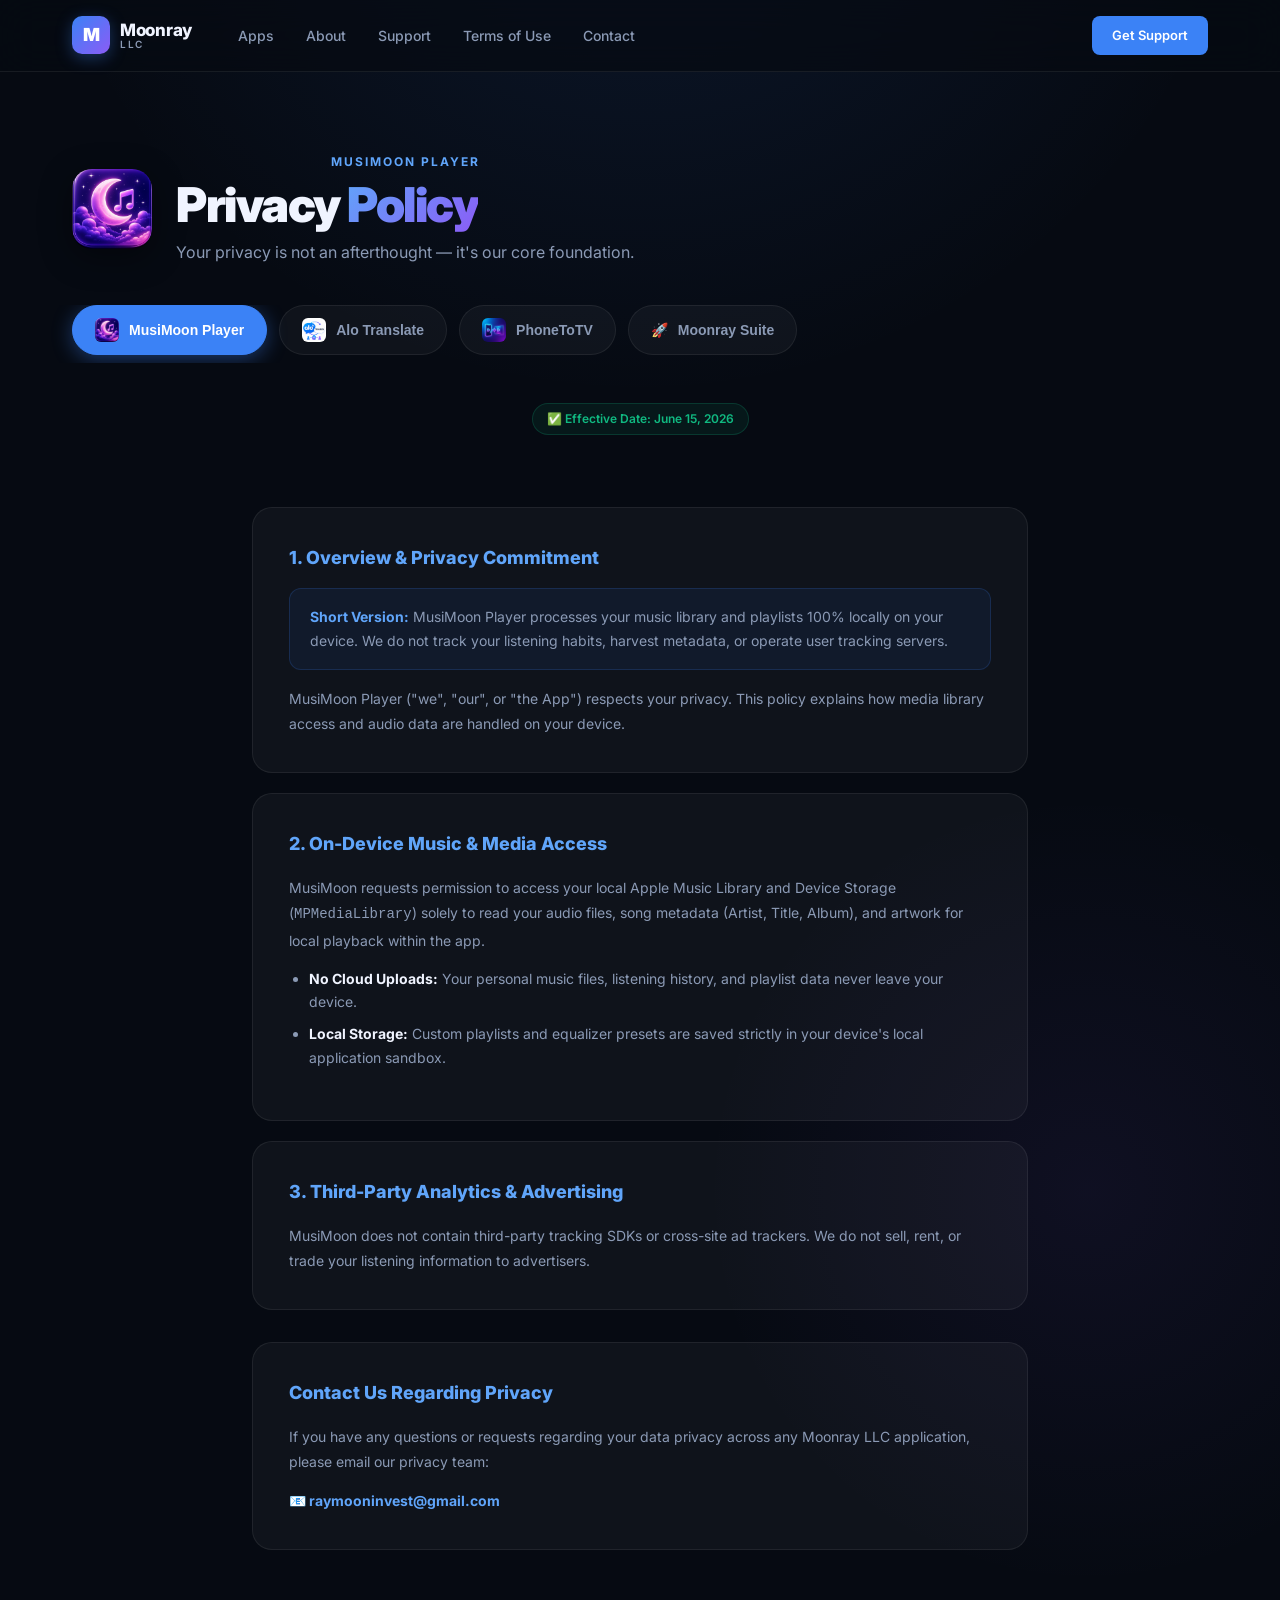
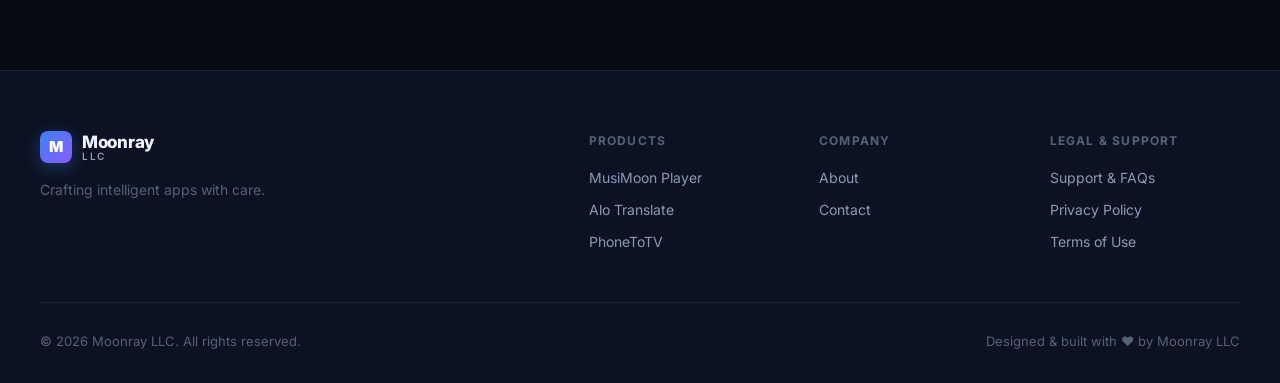
==== commit cfae5623: "Add multi-app Support, Privacy Policy, and Terms of Use for MusiMoon, PhoneToTV, and Alo Translate" ====
--- a/privacy.html
+++ b/privacy.html
@@ -3,8 +3,8 @@
 <head>
   <meta charset="UTF-8">
   <meta name="viewport" content="width=device-width, initial-scale=1.0">
-  <title>Alo Translate — Privacy Policy | Moonray LLC</title>
-  <meta name="description" content="Alo Translate Privacy Policy. Learn how we protect your data with an on-device-first approach.">
+  <title>Privacy Policy | Moonray LLC Apps</title>
+  <meta name="description" content="Privacy Policy for MusiMoon, PhoneToTV, Alo Translate, and all Moonray LLC applications. Learn how we prioritize on-device privacy.">
   <link rel="preconnect" href="https://fonts.googleapis.com">
   <link rel="preconnect" href="https://fonts.gstatic.com" crossorigin>
   <link href="https://fonts.googleapis.com/css2?family=Inter:wght@300;400;500;600;700;800;900&display=swap" rel="stylesheet">
@@ -13,7 +13,7 @@
     .page-hero {
       max-width: 1200px;
       margin: 0 auto;
-      padding: 80px 32px 60px;
+      padding: 80px 32px 40px;
       display: flex;
       align-items: center;
       gap: 24px;
@@ -24,6 +24,7 @@
       border-radius: 20px;
       flex-shrink: 0;
       box-shadow: 0 8px 32px rgba(0,0,0,0.4);
+      transition: transform 0.3s ease;
     }
     .page-hero h1 {
       font-size: clamp(30px, 5vw, 48px);
@@ -32,16 +33,56 @@
       line-height: 1.1;
     }
     .page-hero p { font-size: 16px; color: var(--text-2); margin-top: 8px; }
+    .app-switcher {
+      max-width: 1200px;
+      margin: 0 auto 40px;
+      padding: 0 32px;
+      display: flex;
+      gap: 12px;
+      overflow-x: auto;
+      padding-bottom: 8px;
+    }
+    .app-tab {
+      display: flex;
+      align-items: center;
+      gap: 10px;
+      padding: 12px 22px;
+      background: var(--surface);
+      border: 1px solid var(--border);
+      border-radius: 50px;
+      font-size: 14px;
+      font-weight: 700;
+      color: var(--text-2);
+      cursor: pointer;
+      white-space: nowrap;
+      transition: var(--transition);
+      text-decoration: none;
+    }
+    .app-tab:hover { border-color: var(--blue-light); color: var(--text); }
+    .app-tab.active {
+      background: var(--blue);
+      border-color: var(--blue);
+      color: white;
+      box-shadow: 0 4px 20px rgba(59, 130, 246, 0.4);
+    }
+    .app-tab-icon {
+      width: 24px;
+      height: 24px;
+      border-radius: 6px;
+      object-fit: cover;
+    }
     .page-body {
-      max-width: 800px;
+      max-width: 840px;
       margin: 0 auto;
       padding: 0 32px 100px;
     }
+    .app-content-group { display: none; }
+    .app-content-group.active { display: block; }
     .policy-card {
       background: var(--surface);
       border: 1px solid var(--border);
       border-radius: 20px;
-      padding: 40px;
+      padding: 36px;
       margin-bottom: 20px;
       transition: var(--transition);
     }
@@ -69,11 +110,7 @@
       flex-direction: column;
       gap: 8px;
     }
-    .policy-card li {
-      font-size: 14px;
-      color: var(--text-2);
-      line-height: 1.7;
-    }
+    .policy-card li { font-size: 14px; color: var(--text-2); line-height: 1.7; }
     .policy-card strong { color: var(--text); }
     .policy-highlight {
       background: rgba(59,130,246,0.07);
@@ -86,32 +123,6 @@
       line-height: 1.7;
     }
     .policy-highlight strong { color: var(--blue-light); }
-    .policy-steps {
-      display: flex;
-      flex-direction: column;
-      gap: 10px;
-      margin: 16px 0;
-    }
-    .policy-step {
-      display: flex;
-      align-items: flex-start;
-      gap: 12px;
-    }
-    .step-num {
-      width: 26px;
-      height: 26px;
-      background: var(--blue);
-      border-radius: 50%;
-      display: flex;
-      align-items: center;
-      justify-content: center;
-      font-size: 12px;
-      font-weight: 800;
-      color: white;
-      flex-shrink: 0;
-      margin-top: 1px;
-    }
-    .step-text { font-size: 14px; color: var(--text-2); line-height: 1.6; }
     .effective-date {
       display: inline-flex;
       align-items: center;
@@ -126,7 +137,8 @@
       margin-bottom: 40px;
     }
     @media (max-width: 600px) {
-      .page-hero { flex-direction: column; padding: 50px 20px 40px; }
+      .page-hero { flex-direction: column; padding: 50px 20px 30px; }
+      .app-switcher { padding: 0 20px 80px; }
       .page-body { padding: 0 20px 80px; }
       .policy-card { padding: 24px 20px; }
     }
@@ -148,6 +160,7 @@
           <li><a href="index.html#apps">Apps</a></li>
           <li><a href="index.html#about">About</a></li>
           <li><a href="support.html">Support</a></li>
+          <li><a href="terms.html">Terms of Use</a></li>
           <li><a href="index.html#contact">Contact</a></li>
         </ul>
       </nav>
@@ -156,111 +169,116 @@
   </header>
 
   <div class="page-hero">
-    <img src="logo/alo_translate_logo.png" alt="Alo Translate" class="page-hero-icon">
+    <img src="logo/musimoon_logo.png" alt="App Logo" class="page-hero-icon" id="heroIcon">
     <div>
-      <div class="section-label" style="margin-bottom:8px;">Alo Translate</div>
+      <div class="section-label" style="margin-bottom:8px;" id="heroAppLabel">MusiMoon Player</div>
       <h1>Privacy <span class="gradient-text">Policy</span></h1>
-      <p>Your privacy is not an afterthought — it's our foundation.</p>
+      <p id="heroAppSub">Your privacy is not an afterthought — it's our core foundation.</p>
     </div>
   </div>
 
+  <!-- App Switcher Tabs -->
+  <div class="app-switcher">
+    <button class="app-tab active" onclick="switchApp('musimoon')">
+      <img src="logo/musimoon_logo.png" alt="MusiMoon" class="app-tab-icon">
+      MusiMoon Player
+    </button>
+    <button class="app-tab" onclick="switchApp('alo_translate')">
+      <img src="logo/alo_translate_logo.png" alt="Alo Translate" class="app-tab-icon">
+      Alo Translate
+    </button>
+    <button class="app-tab" onclick="switchApp('phonetotv')">
+      <img src="logo/phonetotv_logo.png" alt="PhoneToTV" class="app-tab-icon">
+      PhoneToTV
+    </button>
+    <button class="app-tab" onclick="switchApp('general')">
+      <span>🚀</span> Moonray Suite
+    </button>
+  </div>
+
   <div class="page-body">
 
-    <div style="text-align:center; margin-bottom: 48px;">
+    <div style="text-align:center; margin-bottom: 32px;">
       <span class="effective-date">✅ Effective Date: June 15, 2026</span>
     </div>
 
-    <!-- 1. Overview -->
-    <div class="policy-card animate-on-scroll">
-      <h2>1. Overview</h2>
-      <div class="policy-highlight">
-        <strong>Short version:</strong> Alo Translate stores everything locally on your device. We don't run user databases, we don't sell data, and we don't track you.
-      </div>
-      <p>Alo Translate ("we", "our", or "the App") is committed to protecting your privacy. This Privacy Policy explains how we handle information you provide in the App and what data, if any, leaves your device.</p>
-    </div>
-
-    <!-- 2. Data Storage -->
-    <div class="policy-card animate-on-scroll" style="transition-delay:0.07s">
-      <h2>2. On-Device Data Storage</h2>
-      <p><strong>All personal profiles, custom fields, and conversation histories are stored exclusively on your physical device</strong> using secure, encrypted local storage (iOS Keychain Services). We do not operate external user databases, cloud sync, or any remote profile storage for personal information.</p>
-      <p>This means your data is under your full control at all times — only you and your device have access to it.</p>
-    </div>
-
-    <!-- 3. Personal Info -->
-    <div class="policy-card animate-on-scroll" style="transition-delay:0.14s">
-      <h2>3. Optional Personal Information</h2>
-      <p>To assist with accurate contextual translations in medical, legal, or administrative settings, the App allows you to optionally pre-fill common personal fields such as:</p>
-      <ul>
-        <li>Full Name</li>
-        <li>Date of Birth</li>
-        <li>Gender</li>
-        <li>Phone Number</li>
-        <li>Home Address</li>
-        <li>Emergency Contact</li>
-      </ul>
-      <p><strong>All fields are entirely optional.</strong> You are not required to provide any personal details to use the translation or voice interpretation features. If provided, data is only used locally as conversational context to help the AI generate accurate, relevant translations.</p>
-    </div>
-
-    <!-- 4. Transient API -->
-    <div class="policy-card animate-on-scroll" style="transition-delay:0.21s">
-      <h2>4. Transient Processing for Translation</h2>
-      <p>To provide real-time translation, voice recordings are converted to text and text is translated via secure, encrypted API calls. These requests are <strong>stateless</strong> — they do not associate your voice or text input with your personal identity, and the service providers do not retain your input data for model training or permanent storage.</p>
-      <p>Audio and text sent for translation is processed in-transit only and is not stored on any server.</p>
-    </div>
-
-    <!-- 5. Permissions -->
-    <div class="policy-card animate-on-scroll" style="transition-delay:0.28s">
-      <h2>5. Device Permissions</h2>
-      <p>The App requests access to the following device features:</p>
-      <ul>
-        <li><strong>Microphone:</strong> Required to capture speech for real-time transcription and translation.</li>
-        <li><strong>Speech Recognition:</strong> Required to convert spoken words into text for translation.</li>
-      </ul>
-      <p>You may revoke these permissions at any time via Settings → Privacy & Security on your device. Revoking permissions will disable voice features but will not affect locally stored profiles or settings.</p>
-    </div>
-
-    <!-- 6. Data Deletion -->
-    <div class="policy-card animate-on-scroll" style="transition-delay:0.35s">
-      <h2>6. Complete Data Deletion</h2>
-      <p>You have full control over all data stored by the App. To permanently erase everything, follow these steps:</p>
-      <div class="policy-steps">
-        <div class="policy-step">
-          <div class="step-num">1</div>
-          <div class="step-text">Open the <strong>Profile Sheet</strong> by tapping the person icon at the top-right of the main screen.</div>
-        </div>
-        <div class="policy-step">
-          <div class="step-num">2</div>
-          <div class="step-text">Navigate to the <strong>Cài đặt chung (General Settings)</strong> tab.</div>
-        </div>
-        <div class="policy-step">
-          <div class="step-num">3</div>
-          <div class="step-text">Scroll to the bottom and tap <strong>Xóa tài khoản &amp; Dữ liệu (Delete Account &amp; Data)</strong> under "Account &amp; Privacy".</div>
-        </div>
-      </div>
-      <p>Confirming this action immediately and permanently erases all secure storage keys, personalized profiles, settings, and conversation histories from your device. <strong>This action cannot be undone.</strong></p>
-    </div>
-
-    <!-- 7. Children -->
-    <div class="policy-card animate-on-scroll" style="transition-delay:0.42s">
-      <h2>7. Children's Privacy</h2>
-      <p>Alo Translate is not directed at children under 13. We do not knowingly collect personal information from children. If you believe a child has provided information via the App, please contact us immediately.</p>
-    </div>
-
-    <!-- 8. Changes -->
-    <div class="policy-card animate-on-scroll" style="transition-delay:0.49s">
-      <h2>8. Changes to This Policy</h2>
-      <p>We may update this Privacy Policy from time to time. Significant changes will be communicated within the App or via the App Store update notes. The effective date at the top of this page will always reflect the most recent revision.</p>
-    </div>
-
-    <!-- 9. Contact -->
-    <div class="policy-card animate-on-scroll" style="transition-delay:0.56s">
-      <h2>9. Contact Us</h2>
-      <p>If you have any questions or feedback regarding this Privacy Policy or data handling practices, please contact us:</p>
-      <p>
+    <!-- ==================================== MUSIMOON PRIVACY ==================================== -->
+    <div id="content-musimoon" class="app-content-group active">
+      <div class="policy-card animate-on-scroll">
+        <h2>1. Overview &amp; Privacy Commitment</h2>
+        <div class="policy-highlight">
+          <strong>Short Version:</strong> MusiMoon Player processes your music library and playlists 100% locally on your device. We do not track your listening habits, harvest metadata, or operate user tracking servers.
+        </div>
+        <p>MusiMoon Player ("we", "our", or "the App") respects your privacy. This policy explains how media library access and audio data are handled on your device.</p>
+      </div>
+
+      <div class="policy-card animate-on-scroll">
+        <h2>2. On-Device Music &amp; Media Access</h2>
+        <p>MusiMoon requests permission to access your local Apple Music Library and Device Storage (<code>MPMediaLibrary</code>) solely to read your audio files, song metadata (Artist, Title, Album), and artwork for local playback within the app.</p>
+        <ul>
+          <li><strong>No Cloud Uploads:</strong> Your personal music files, listening history, and playlist data never leave your device.</li>
+          <li><strong>Local Storage:</strong> Custom playlists and equalizer presets are saved strictly in your device's local application sandbox.</li>
+        </ul>
+      </div>
+
+      <div class="policy-card animate-on-scroll">
+        <h2>3. Third-Party Analytics &amp; Advertising</h2>
+        <p>MusiMoon does not contain third-party tracking SDKs or cross-site ad trackers. We do not sell, rent, or trade your listening information to advertisers.</p>
+      </div>
+    </div>
+
+    <!-- ==================================== ALO TRANSLATE PRIVACY ==================================== -->
+    <div id="content-alo_translate" class="app-content-group">
+      <div class="policy-card animate-on-scroll">
+        <h2>1. Overview &amp; Privacy Commitment</h2>
+        <div class="policy-highlight">
+          <strong>Short Version:</strong> Alo Translate stores profiles and conversation histories on your physical device. Translation API requests are stateless and not saved to user accounts.
+        </div>
+        <p>Alo Translate provides AI voice interpretation with an on-device-first architecture.</p>
+      </div>
+
+      <div class="policy-card animate-on-scroll">
+        <h2>2. Device Permissions &amp; Encryption</h2>
+        <p>The app requests access to the <strong>Microphone</strong> and <strong>Speech Recognition</strong> to transcribe and translate your voice. All personal user profiles are encrypted locally using iOS Keychain Services.</p>
+      </div>
+
+      <div class="policy-card animate-on-scroll">
+        <h2>3. Stateless Translation Requests</h2>
+        <p>Audio snippets sent for translation processing are encrypted in-transit (HTTPS/TLS) and are stateless — no audio or text is linked to your personal identity or retained for AI model training.</p>
+      </div>
+    </div>
+
+    <!-- ==================================== PHONETOTV PRIVACY ==================================== -->
+    <div id="content-phonetotv" class="app-content-group">
+      <div class="policy-card animate-on-scroll">
+        <h2>1. Local Network Permission &amp; TV Discovery</h2>
+        <div class="policy-highlight">
+          <strong>Short Version:</strong> PhoneToTV uses your Local Wi-Fi Network strictly to discover DLNA and Smart TV receivers. We do not log, inspect, or store your streamed media contents.
+        </div>
+        <p>PhoneToTV uses iOS <code>NSLocalNetworkUsageDescription</code> to detect Smart TVs (Samsung Tizen, LG WebOS, Sony, etc.) on your home network.</p>
+      </div>
+
+      <div class="policy-card animate-on-scroll">
+        <h2>2. Media Streaming &amp; Privacy</h2>
+        <p>Screen mirroring and video streaming signals are transmitted directly over your local Wi-Fi router from your phone to your TV screen. No video content or browsing activity is transmitted to external cloud servers.</p>
+      </div>
+    </div>
+
+    <!-- ==================================== GENERAL PRIVACY ==================================== -->
+    <div id="content-general" class="app-content-group">
+      <div class="policy-card animate-on-scroll">
+        <h2>1. Moonray LLC Umbrella Privacy Policy</h2>
+        <p>All applications built by Moonray LLC follow our strict "Privacy by Design" framework. We minimize data collection, prioritize local on-device processing, and provide user-controlled data deletion options.</p>
+        <p>For any privacy inquiries regarding MusiMoon, Alo Translate, PhoneToTV, or other applications, contact us at <a href="mailto:raymooninvest@gmail.com" style="color:var(--blue-light); font-weight:700;">raymooninvest@gmail.com</a>.</p>
+      </div>
+    </div>
+
+    <!-- Contact Block -->
+    <div class="policy-card animate-on-scroll" style="margin-top:32px;">
+      <h2>Contact Us Regarding Privacy</h2>
+      <p>If you have any questions or requests regarding your data privacy across any Moonray LLC application, please email our privacy team:</p>
+      <p style="margin-top:10px;">
         <a href="mailto:raymooninvest@gmail.com" style="color: var(--blue-light); font-weight: 700;">📧 raymooninvest@gmail.com</a>
-      </p>
-      <p style="margin-top:16px;">
-        <a href="support.html" style="color: var(--blue-light); font-weight: 700;">🛟 Visit Support &amp; FAQs →</a>
       </p>
     </div>
 
@@ -281,7 +299,9 @@
       <div class="footer-links">
         <div class="footer-col">
           <h5>Products</h5>
+          <a href="index.html#apps">MusiMoon Player</a>
           <a href="index.html#apps">Alo Translate</a>
+          <a href="index.html#apps">PhoneToTV</a>
         </div>
         <div class="footer-col">
           <h5>Company</h5>
@@ -289,9 +309,10 @@
           <a href="index.html#contact">Contact</a>
         </div>
         <div class="footer-col">
-          <h5>Alo Translate</h5>
-          <a href="support.html">Support</a>
+          <h5>Legal &amp; Support</h5>
+          <a href="support.html">Support &amp; FAQs</a>
           <a href="privacy.html">Privacy Policy</a>
+          <a href="terms.html">Terms of Use</a>
         </div>
       </div>
     </div>
@@ -302,6 +323,57 @@
   </footer>
 
   <script>
+    const appData = {
+      musimoon: {
+        name: "MusiMoon Player",
+        sub: "On-device media privacy for MusiMoon Player & Playlists.",
+        logo: "logo/musimoon_logo.png"
+      },
+      alo_translate: {
+        name: "Alo Translate",
+        sub: "Privacy policy for Alo Translate AI voice interpreter.",
+        logo: "logo/alo_translate_logo.png"
+      },
+      phonetotv: {
+        name: "PhoneToTV",
+        sub: "Local network streaming privacy for PhoneToTV.",
+        logo: "logo/phonetotv_logo.png"
+      },
+      general: {
+        name: "Moonray LLC Suite",
+        sub: "General privacy policy for all Moonray applications.",
+        logo: "logo/musimoon_logo.png"
+      }
+    };
+
+    function switchApp(appKey) {
+      document.querySelectorAll('.app-tab').forEach(tab => tab.classList.remove('active'));
+      document.querySelectorAll('.app-content-group').forEach(group => group.classList.remove('active'));
+
+      const activeGroup = document.getElementById('content-' + appKey);
+      if (activeGroup) activeGroup.classList.add('active');
+
+      const info = appData[appKey] || appData.musimoon;
+      document.getElementById('heroAppLabel').textContent = info.name;
+      document.getElementById('heroAppSub').textContent = info.sub;
+      document.getElementById('heroIcon').src = info.logo;
+
+      const buttons = document.querySelectorAll('.app-tab');
+      buttons.forEach(btn => {
+        if (btn.getAttribute('onclick').includes(appKey)) {
+          btn.classList.add('active');
+        }
+      });
+    }
+
+    window.addEventListener('DOMContentLoaded', () => {
+      const urlParams = new URLSearchParams(window.location.search);
+      const appParam = urlParams.get('app') || window.location.hash.replace('#', '');
+      if (appParam && appData[appParam]) {
+        switchApp(appParam);
+      }
+    });
+
     const observer = new IntersectionObserver((entries) => {
       entries.forEach(e => { if (e.isIntersecting) e.target.classList.add('visible'); });
     }, { threshold: 0.1 });
